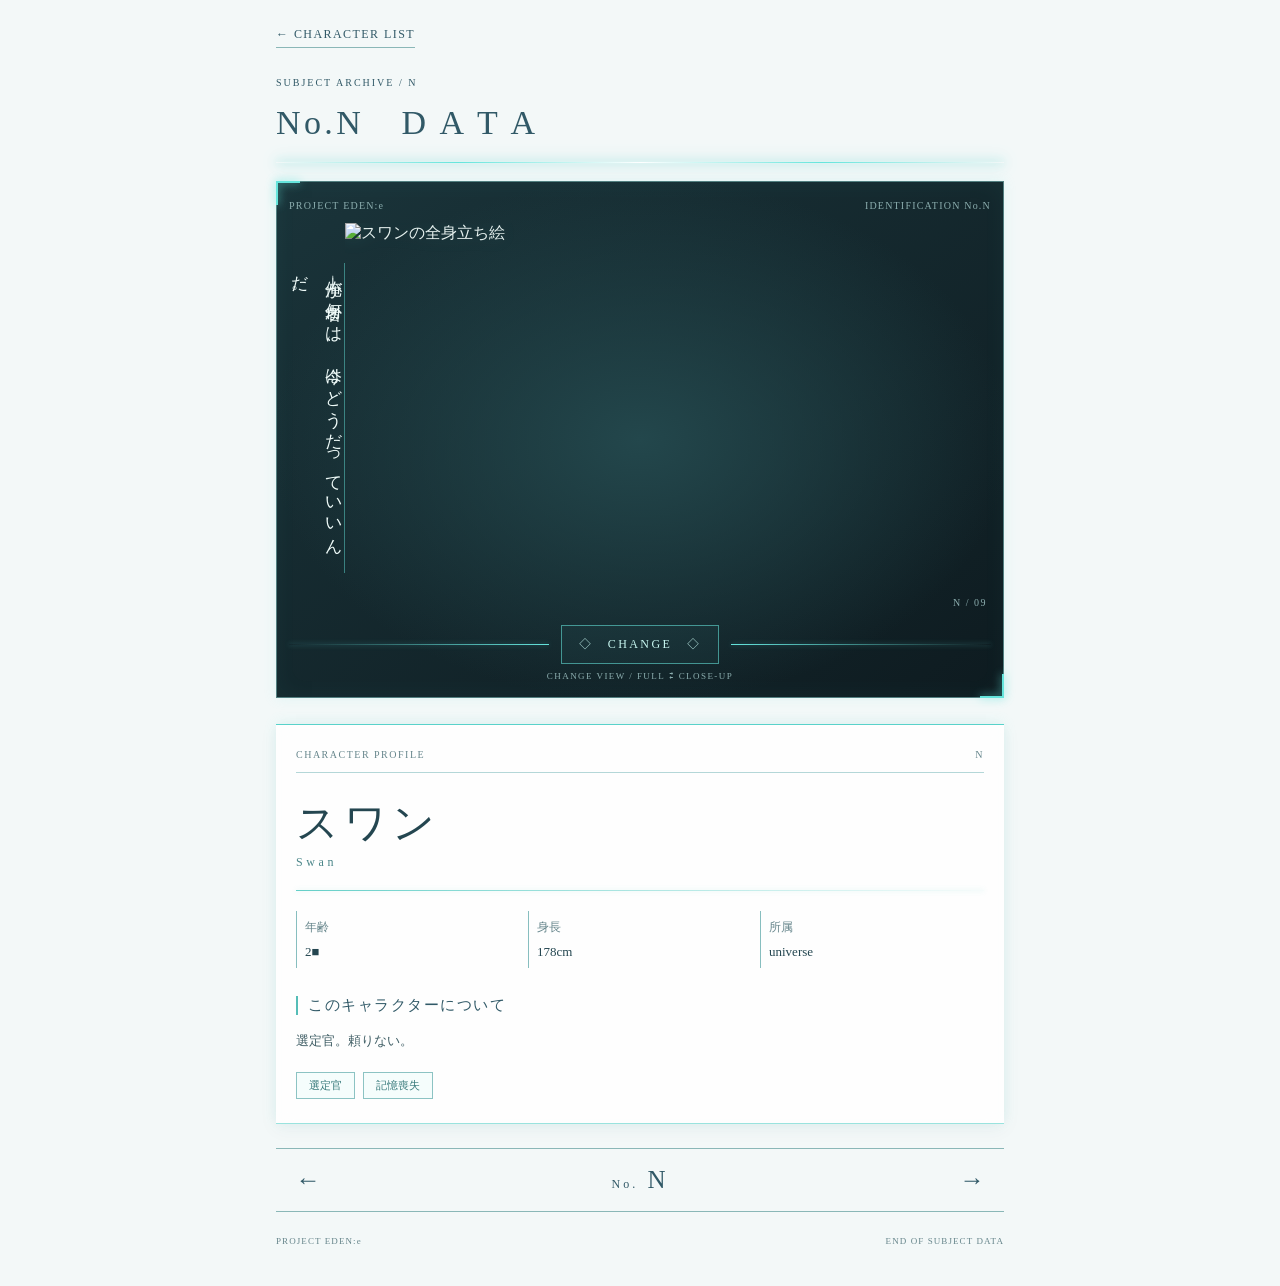
==== character.html @ cc8b2d25 "Update character.html" ====
<!DOCTYPE html>
<html lang="ja">
<head>
<meta charset="UTF-8">
<meta name="viewport" content="width=device-width, initial-scale=1">
<title>CHARACTER ARCHIVE | PROJECT EDEN:e</title>

<style>
* { box-sizing: border-box; }

:root {
  --teal: #65e5dc;
  --pale: #c6f5ef;
  --ink: #315967;
  --muted: #66858b;
}

html { scroll-behavior: smooth; }

body {
  margin: 0;
  background: #f3f8f8;
  color: #e6f1ef;
  font-family: "Yu Mincho", "Hiragino Mincho ProN",
    "Noto Serif JP", serif;
}

a { color: inherit; text-decoration: none; }
button { font-family: inherit; }

.page {
  width: min(100%, 760px);
  margin: auto;
  padding: 24px 16px 40px;
}

.back-link {
  display: inline-block;
  margin-bottom: 24px;
  color: var(--ink);
  font-size: 12px;
  letter-spacing: .12em;
  border-bottom: 1px solid #8ab7b7;
  padding-bottom: 5px;
}

.heading {
  color: var(--ink);
  margin-bottom: 18px;
}

.heading small {
  font: 10px "Times New Roman", serif;
  letter-spacing: .2em;
}

.heading h1 {
  margin: 10px 0 16px;
  font-size: clamp(24px, 5vw, 34px);
  font-weight: normal;
  letter-spacing: .1em;
}

.glow-line {
  height: 1px;
  background: linear-gradient(
    90deg, transparent, var(--teal), white, var(--teal), transparent
  );
  box-shadow: 0 0 8px var(--teal), 0 0 16px #3ba9a6;
}

/* キャラクターの暗いステージ */
.stage {
  position: relative;
  padding: 18px 12px 16px;
  background:
    radial-gradient(ellipse at center, #23474c 0%, transparent 72%),
    linear-gradient(145deg, #1a343a, #0e1b20);
  border: 1px solid #527f80;
  box-shadow: 0 0 12px #65e5dc25,
    inset 0 0 24px #65e5dc0b;
}

.stage::before,
.stage::after {
  content: "";
  position: absolute;
  width: 22px;
  height: 22px;
  pointer-events: none;
}

.stage::before {
  top: -1px;
  left: -1px;
  border-top: 2px solid var(--teal);
  border-left: 2px solid var(--teal);
  filter: drop-shadow(0 0 4px var(--teal));
}

.stage::after {
  right: -1px;
  bottom: -1px;
  border-right: 2px solid var(--teal);
  border-bottom: 2px solid var(--teal);
  filter: drop-shadow(0 0 4px var(--teal));
}

.stage-label {
  display: flex;
  justify-content: space-between;
  gap: 8px;
  color: #8caeaf;
  font: 10px "Times New Roman", serif;
  letter-spacing: .12em;
}

/* 縦書きセリフ＋立ち絵 */
.visual {
  display: grid;
  grid-template-columns: 56px minmax(0, 1fr);
  align-items: center;
  min-height: 390px;
  margin-top: 12px;
}

.dialogue {
  min-height: 300px;
  display: flex;
  align-items: center;
  justify-content: center;
  border-right: 1px solid #65e5dc75;
  overflow: hidden;
}

.dialogue p {
  margin: 0;
  max-height: 310px;
  color: #effbf9;
  font-size: 17px;
  line-height: 2;
  letter-spacing: .12em;
  writing-mode: vertical-rl;
  text-orientation: upright;
  overflow-wrap: anywhere;
  animation: slideIn .45s ease both;
}

.portrait {
  position: relative;
  height: 390px;
  min-width: 0;
  display: flex;
  align-items: center;
  justify-content: center;
  overflow: hidden;
}

.portrait img {
  width: 100%;
  height: 100%;
  object-fit: contain;
  object-position: center bottom;
  transition: opacity .25s ease;
  filter: drop-shadow(0 0 9px #65e5dc16);
}

.portrait img.switching { opacity: .15; }

.portrait-index {
  position: absolute;
  right: 4px;
  bottom: 5px;
  color: #8caeaf;
  font: 10px "Times New Roman", serif;
  letter-spacing: .15em;
}

@keyframes slideIn {
  from { opacity: 0; transform: translateX(-8px); }
  to { opacity: 1; transform: translateX(0); }
}

/* CHANGEボタン */
.change-wrap {
  display: flex;
  align-items: center;
  gap: 12px;
  margin-top: 12px;
}

.change-rule {
  height: 1px;
  flex: 1;
  background: linear-gradient(90deg, transparent, var(--teal));
  box-shadow: 0 0 5px #65e5dc70;
}

.change-rule:last-child { transform: rotate(180deg); }

.change-button {
  color: var(--pale);
  background: #65e5dc0a;
  border: 1px solid #65e5dc90;
  padding: 10px 17px;
  font-size: 12px;
  letter-spacing: .2em;
  cursor: pointer;
  transition: .25s;
}

.change-button:hover,
.change-button:focus-visible {
  background: #65e5dc20;
  box-shadow: 0 0 12px #65e5dc50;
  outline: none;
}

.change-caption {
  margin-top: 7px;
  text-align: center;
  color: #8caeaf;
  font: 9px "Times New Roman", serif;
  letter-spacing: .16em;
}

/* 白の半透明プロフィール */
.profile {
  margin-top: 26px;
  padding: 24px 20px;
  color: var(--ink);
  background: rgba(255, 255, 255, .86);
  backdrop-filter: blur(8px);
  -webkit-backdrop-filter: blur(8px);
  border-top: 1px solid rgba(70, 205, 196, .9);
  border-bottom: 1px solid rgba(70, 205, 196, .55);
  box-shadow:
    0 -2px 12px rgba(101, 229, 220, .12),
    0 4px 18px rgba(49, 89, 103, .06);
}

.profile-top {
  display: flex;
  justify-content: space-between;
  gap: 10px;
  padding-bottom: 12px;
  border-bottom: 1px solid rgba(70, 155, 157, .4);
  color: var(--muted);
  font: 10px "Times New Roman", serif;
  letter-spacing: .15em;
}

.profile h2 {
  margin: 22px 0 4px;
  color: #244650;
  font-size: clamp(30px, 7vw, 42px);
  font-weight: normal;
  letter-spacing: .12em;
  overflow-wrap: anywhere;
}

.english {
  color: #4a8588;
  font: 12px "Times New Roman", serif;
  letter-spacing: .3em;
  overflow-wrap: anywhere;
}

.profile-rule {
  height: 1px;
  margin: 20px 0;
  background: linear-gradient(90deg, #65cfc8, rgba(101, 207, 200, .05));
  box-shadow: 0 0 5px rgba(101, 207, 200, .3);
}

.data {
  display: grid;
  grid-template-columns: repeat(3, minmax(0, 1fr));
  gap: 8px;
  margin: 0 0 28px;
}

.data div {
  min-width: 0;
  padding: 8px;
  border-left: 1px solid rgba(70, 155, 157, .65);
}

.data dt {
  margin-bottom: 8px;
  color: var(--muted);
  font-size: 12px;
}

.data dd {
  margin: 0;
  color: #244650;
  font-size: 13px;
  overflow-wrap: anywhere;
}

.profile h3 {
  margin: 0 0 12px;
  padding-left: 10px;
  border-left: 2px solid #55bdb7;
  color: #315967;
  font-size: 15px;
  font-weight: normal;
  letter-spacing: .1em;
}

.description {
  margin: 0;
  color: #405e65;
  font-size: 13px;
  line-height: 2.1;
  white-space: pre-line;
}

.keywords {
  display: flex;
  flex-wrap: wrap;
  gap: 8px;
  margin-top: 18px;
}

.keywords span {
  padding: 5px 12px;
  color: #397a7b;
  background: rgba(101, 229, 220, .06);
  border: 1px solid rgba(70, 155, 157, .6);
  font-size: 11px;
}

/* 前後のキャラクターへ */
.navigation {
  display: flex;
  align-items: center;
  justify-content: space-between;
  margin: 24px 0;
  padding: 10px;
  border-top: 1px solid #8ab7b7;
  border-bottom: 1px solid #8ab7b7;
  color: var(--ink);
}

.navigation button {
  width: 44px;
  height: 42px;
  background: transparent;
  border: 1px solid transparent;
  color: var(--ink);
  font-size: 25px;
  cursor: pointer;
}

.navigation button:hover,
.navigation button:focus-visible {
  border-color: #65bdb8;
  box-shadow: 0 0 8px #65e5dc55;
  outline: none;
}

.current-number {
  font-size: 25px;
  letter-spacing: .12em;
}

.current-number small { font-size: 12px; }

.footer {
  display: flex;
  justify-content: space-between;
  gap: 10px;
  color: #66858b;
  font: 9px "Times New Roman", serif;
  letter-spacing: .12em;
}

/* スマートフォン */
@media (max-width: 480px) {
  .page { padding: 20px 12px 30px; }

  .visual {
    grid-template-columns: 42px minmax(0, 1fr);
    min-height: 330px;
  }

  .portrait { height: 330px; }
  .dialogue { min-height: 280px; }
  .dialogue p { max-height: 280px; font-size: 16px; }
  .profile { padding: 20px 13px; }
  .data { gap: 4px; }
  .data div { padding: 7px 5px; }
  .data dd { font-size: 12px; }
  .stage-label { font-size: 9px; }
}

@media (prefers-reduced-motion: reduce) {
  *, *::before, *::after {
    animation-duration: .01ms !important;
    transition-duration: .01ms !important;
    scroll-behavior: auto !important;
  }
}
</style>
</head>

<body>
<main class="page">

  <a class="back-link" href="index.html#characters">
    ← CHARACTER LIST
  </a>

  <header class="heading">
    <small>SUBJECT ARCHIVE / <span id="headingNo">N</span></small>
    <h1 id="dataTitle">No.N　D A T A</h1>
    <div class="glow-line"></div>
  </header>

  <!-- キャラクター表示ステージ -->
  <section class="stage">
    <div class="stage-label">
      <span>PROJECT EDEN:e</span>
      <span id="stageNo">IDENTIFICATION No.N</span>
    </div>

    <div class="visual">
      <div class="dialogue">
        <p id="dialogueText">＿＿俺が何者かは、今はどうだっていいんだ。</p>
      </div>

      <div class="portrait" id="portrait">
        <img
          id="portraitImage"
          src="images/Characters/N.png"
          alt="スワンの全身立ち絵"
        >
        <span class="portrait-index" id="portraitIndex">N / 09</span>
      </div>
    </div>

    <div class="change-wrap">
      <div class="change-rule"></div>
      <button
        class="change-button"
        id="changeButton"
        type="button"
        aria-pressed="false"
      >
        ◇　CHANGE　◇
      </button>
      <div class="change-rule"></div>
    </div>

    <div class="change-caption">
      CHANGE VIEW / FULL ⇄ CLOSE-UP
    </div>
  </section>

  <!-- プロフィール -->
  <section class="profile">
    <div class="profile-top">
      <span>CHARACTER PROFILE</span>
      <span id="profileNo">N</span>
    </div>

    <h2 id="characterName">スワン</h2>
    <div class="english" id="englishName">Swan</div>
    <div class="profile-rule"></div>

    <dl class="data">
      <div>
        <dt>年齢</dt>
        <dd id="age">2■</dd>
      </div>
      <div>
        <dt>身長</dt>
        <dd id="height">178cm</dd>
      </div>
      <div>
        <dt>所属</dt>
        <dd id="affiliation">universe</dd>
      </div>
    </dl>

    <h3>このキャラクターについて</h3>
    <p class="description" id="description">
      選定官。頼りない。
    </p>

    <div class="keywords" id="keywords">
      <span>選定官</span>
      <span>記憶喪失</span>
    </div>
  </section>

  <!-- 前後のキャラクターへ -->
  <nav class="navigation" aria-label="キャラクター切り替え">
    <button
      id="prevButton"
      type="button"
      aria-label="前のキャラクター"
    >←</button>

    <span class="current-number">
      <small>No.</small>
      <span id="currentNo">N</span>
    </span>

    <button
      id="nextButton"
      type="button"
      aria-label="次のキャラクター"
    >→</button>
  </nav>

  <footer class="footer">
    <span>PROJECT EDEN:e</span>
    <span>END OF SUBJECT DATA</span>
  </footer>

<script>
const characters = [
  {
    id: "N",
    name: "スワン",
    english: "Swan",
    age: "2■",
    height: "178cm",
    affiliation: "universe",
    quote: "＿＿俺が何者かは、今はどうだっていいんだ。",
    description: "選定官。頼りない。",
    keywords: ["選定官", "記憶喪失"]
  },
  {
    id: "01",
    name: "テセウス",
    english: "Theseus",
    age: "3■",
    height: "183cm",
    affiliation: "universe",
    quote: "＿＿大切なもの、思い出のもの、全て私は大事にしますよ。",
    description: "丁寧な喋り方をする非常に温和な男性。滅多なことでは動じず、人間を含めた生物を愛する様子が確認されている。「医者」の免許を持っており、頭脳も悪くないようだ。縫合と解剖が得意で、よく観葉植物を育てている。",
    keywords: ["医師", "融合", "縫合"]
  },
  {
    id: "02",
    name: "メアリー",
    english: "Mary",
    age: "2■",
    height: "159cm",
    affiliation: "universe",
    quote: "あたし、ちょっとは頭良いからさ！任せてよ！",
    description: "世話が好きな、元気に溢れた女性。慌ただしい表情変化に潜む正体は、「今世紀最大の天才」。その頭脳は全地区の人間が渇望する様子だが＿＿現在は科学に触れることをやめているようだ。子供にとびきり優しい。",
    keywords: ["科学者", "天才", "■■■■"]
  },
  {
    id: "03",
    name: "ミルグラム",
    english: "Milgram",
    age: "2■",
    height: "168cm",
    affiliation: "universe",
    quote: "上官の命令が絶対だ。それが揺らぐことはない。",
    description: "命令を遵守する、非常に従順な女性。その内面は正義に燃えており、弱きを助け悪を挫くことを目的としている。正義が関わると少々乱暴で融通のきかない場面があるが、相手が女性であれば優しく丁寧に接する場面は何度も目撃されている。",
    keywords: ["正義", "従順"]
  },
  {
    id: "04",
    name: "イカロス",
    english: "Icarus",
    age: "28",
    height: "187cm",
    affiliation: "universe",
    quote: "ン。ま、悩んでたらいつでも俺に相談していいぜ？",
    description: "軽い雰囲気を持つ、非常に柔軟な男性。人を笑わすのが好きなのか、冗談を言う様子がよく観測されるが…成功率は高くないようだ。暗い話や雰囲気が嫌いであることと、隠れた髪の下はひどい火傷があることが判明している。",
    keywords: ["「天使」", "墜落"]
  },
  {
    id: "05",
    name: "バベル",
    english: "Babel",
    age: "■■",
    height: "165cm",
    affiliation: "universe",
    quote: "…わたくし、夜と月は好きです。…とっても、美しくって",
    description: "顔にヴェールを纏う、ミステリアスな女性。話すことが苦手なのか、はたまた別の理由かは不明だが口数は少ない。「世界一の美女」の称号を有しているが、その所以は所作や声を見るだけでも頷けるだろう。世間に疎い様子もまた、魅力の一つだ。",
    keywords: ["美貌", "身元不明"]
  },
  {
    id: "06",
    name: "エコーチェンバー",
    english: "Echochamber",
    age: "■■",
    height: "197cm",
    affiliation: "universe",
    quote: "繁殖と発展はこの世界に不要だ。",
    description: "正体不明の宗教に身を委ねている堅苦しい男性。元神父との情報があるが、宗教と彼自身のデータが存在しないため真偽は不明。思想は「■■(解読不能)教」に染められており、それに激しく反する場合は命令を受け入れない様子だ。しかし、非常に屈強な肉体をしている。",
    keywords: ["宗教家", "楽園"]
  },
  {
    id: "07",
    name: "スタンフォード",
    english: "Stanford",
    age: "■■",
    height: "179cm",
    affiliation: "universe",
    quote: "もぉなんでもいいからさっ、さっさと選定してよ〜。",
    description: "面倒を嫌う自由な男性。自分を「看守」と名乗る様子が複数目撃されている。いたずらが得意なようだ。頻繁に空を見て独り言を喋っていることと、他者を攻撃する際に目が輝くのには見ないふりしておくことを推奨する。",
    keywords: ["看守", "囚人"]
  },
  {
    id: "08",
    name: "メメント",
    english: "Memento",
    age: "2■",
    height: "150cm",
    affiliation: "universe",
    quote: "…わかんない。忘れちゃった。",
    description: "非常に忘れっぽい女性。体のあちこちに油性のペンでメモしている所を見るに、忘れることは不便な様子。小さな体のわりに戦闘能力が高く、反抗的でもないが…彼女に何かを覚えていてもらうことは諦めた方が良いだろう。",
    keywords: ["忘却", "”特産物”", "■■■"]
  }
];

let currentIndex = 0;
let isCloseUp = false;

const $ = (id) => document.getElementById(id);

function renderCharacter(index) {
  currentIndex = (index + characters.length) % characters.length;

  const character = characters[currentIndex];

  $("headingNo").textContent = character.id;
  $("dataTitle").textContent = "No." + character.id + "　D A T A";
  $("stageNo").textContent = "IDENTIFICATION No." + character.id;
  $("dialogueText").textContent = character.quote;

  $("characterName").textContent = character.name;
  $("englishName").textContent = character.english;
  $("age").textContent = character.age;
  $("height").textContent = character.height;
  $("affiliation").textContent = character.affiliation;
  $("description").textContent = character.description;

  $("profileNo").textContent = character.id;
  $("currentNo").textContent = character.id;
  $("portraitIndex").textContent = character.id + " / 09";

  $("keywords").replaceChildren(
    ...character.keywords.map((word) => {
      const tag = document.createElement("span");
      tag.textContent = word;
      return tag;
    })
  );

  isCloseUp = false;
  $("changeButton").setAttribute("aria-pressed", "false");
  updatePortrait();

  // URLにも現在のキャラクターを反映
  const url = new URL(window.location.href);
  url.searchParams.set("ch", character.id);
  window.history.replaceState({}, "", url);
}

function updatePortrait() {
  const character = characters[currentIndex];
  const image = $("portraitImage");

  const fileName = character.id + (isCloseUp ? "up" : "") + ".png";
  image.src = "images/Characters/" + fileName;
  image.alt = character.name + (isCloseUp ? "のアップ画像" : "の全身立ち絵");

  $("changeButton").setAttribute("aria-pressed", String(isCloseUp));
  $("changeButton").textContent = isCloseUp
    ? "◇　FULL BODY　◇"
    : "◇　CHANGE　◇";
}

// 前のキャラクター・次のキャラクター
$("prevButton").addEventListener("click", () => {
  renderCharacter(currentIndex - 1);
});

$("nextButton").addEventListener("click", () => {
  renderCharacter(currentIndex + 1);
});

// 全身画像とアップ画像を切り替え
$("changeButton").addEventListener("click", () => {
  isCloseUp = !isCloseUp;
  updatePortrait();
});

// URLに ?ch=02 などがあれば、そのキャラクターを表示
const params = new URLSearchParams(window.location.search);
const requestedId = params.get("ch");
const requestedIndex = characters.findIndex(
  (character) => character.id === requestedId
);

renderCharacter(requestedIndex >= 0 ? requestedIndex : 0);
</script>

</body>
</html>
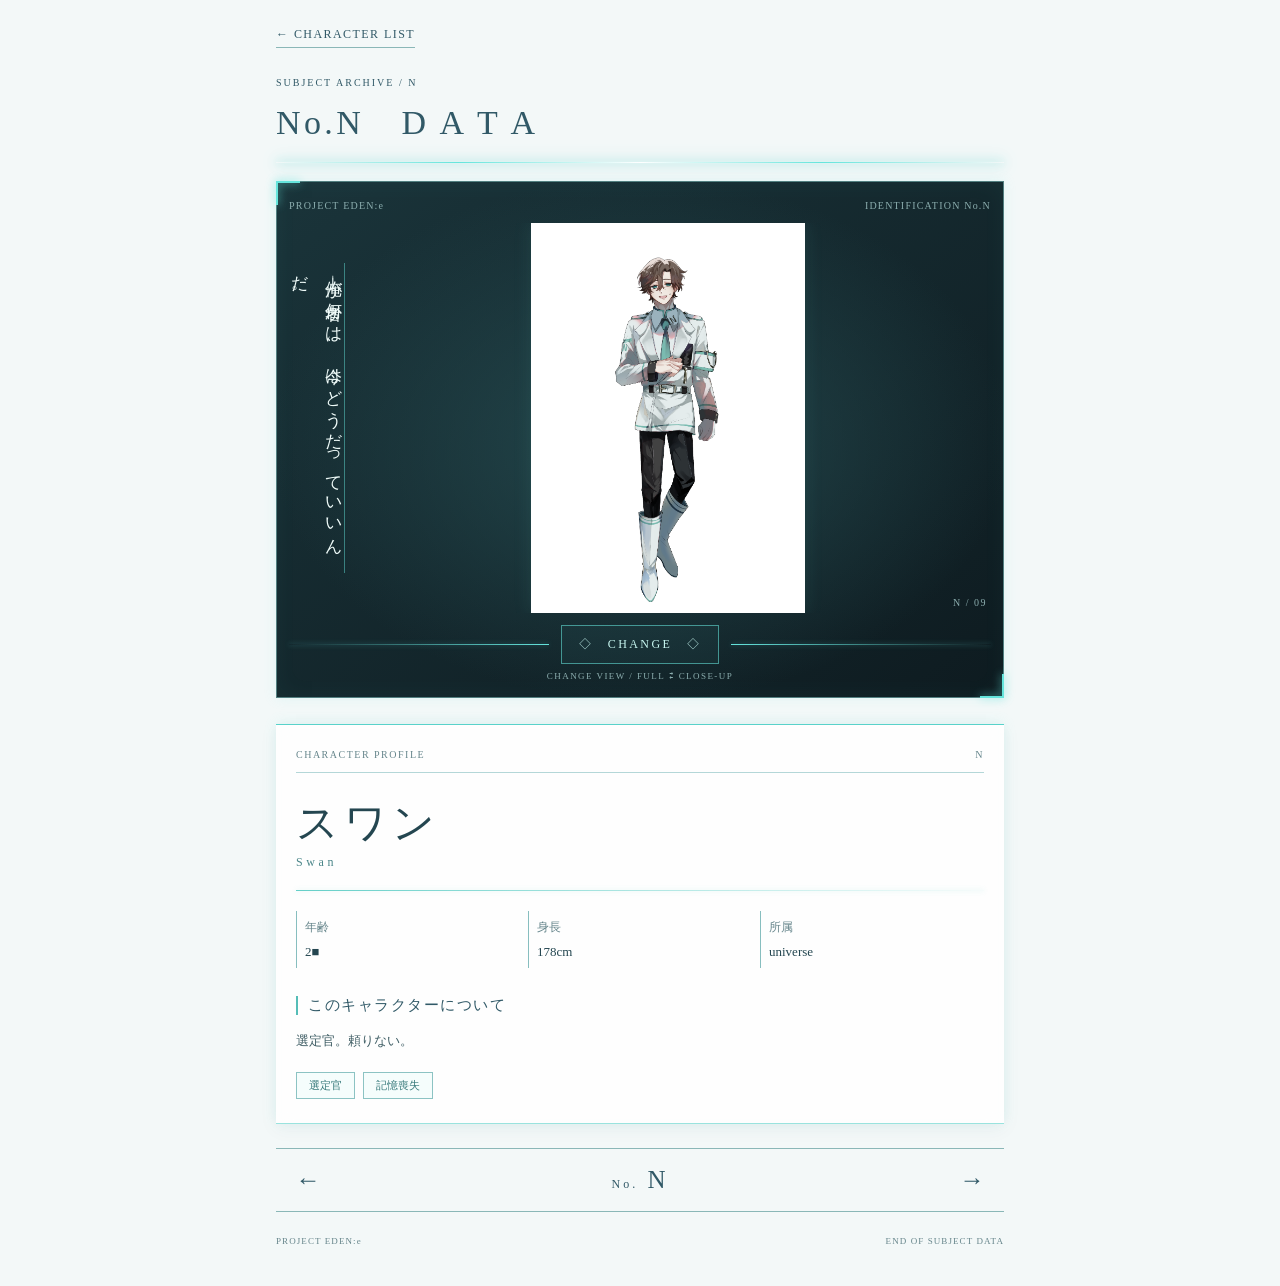
==== commit 70d45f43: "Update character.html" ====
--- a/character.html
+++ b/character.html
@@ -406,7 +406,7 @@
 }
 </style>
 </head>
-
+  
 <body>
 <main class="page">
 
@@ -522,6 +522,10 @@
     <span>END OF SUBJECT DATA</span>
   </footer>
 
+</main>
+</body>
+
+
 <script>
 const characters = [
   {
@@ -710,4 +714,3 @@
 
 </body>
 </html>
-
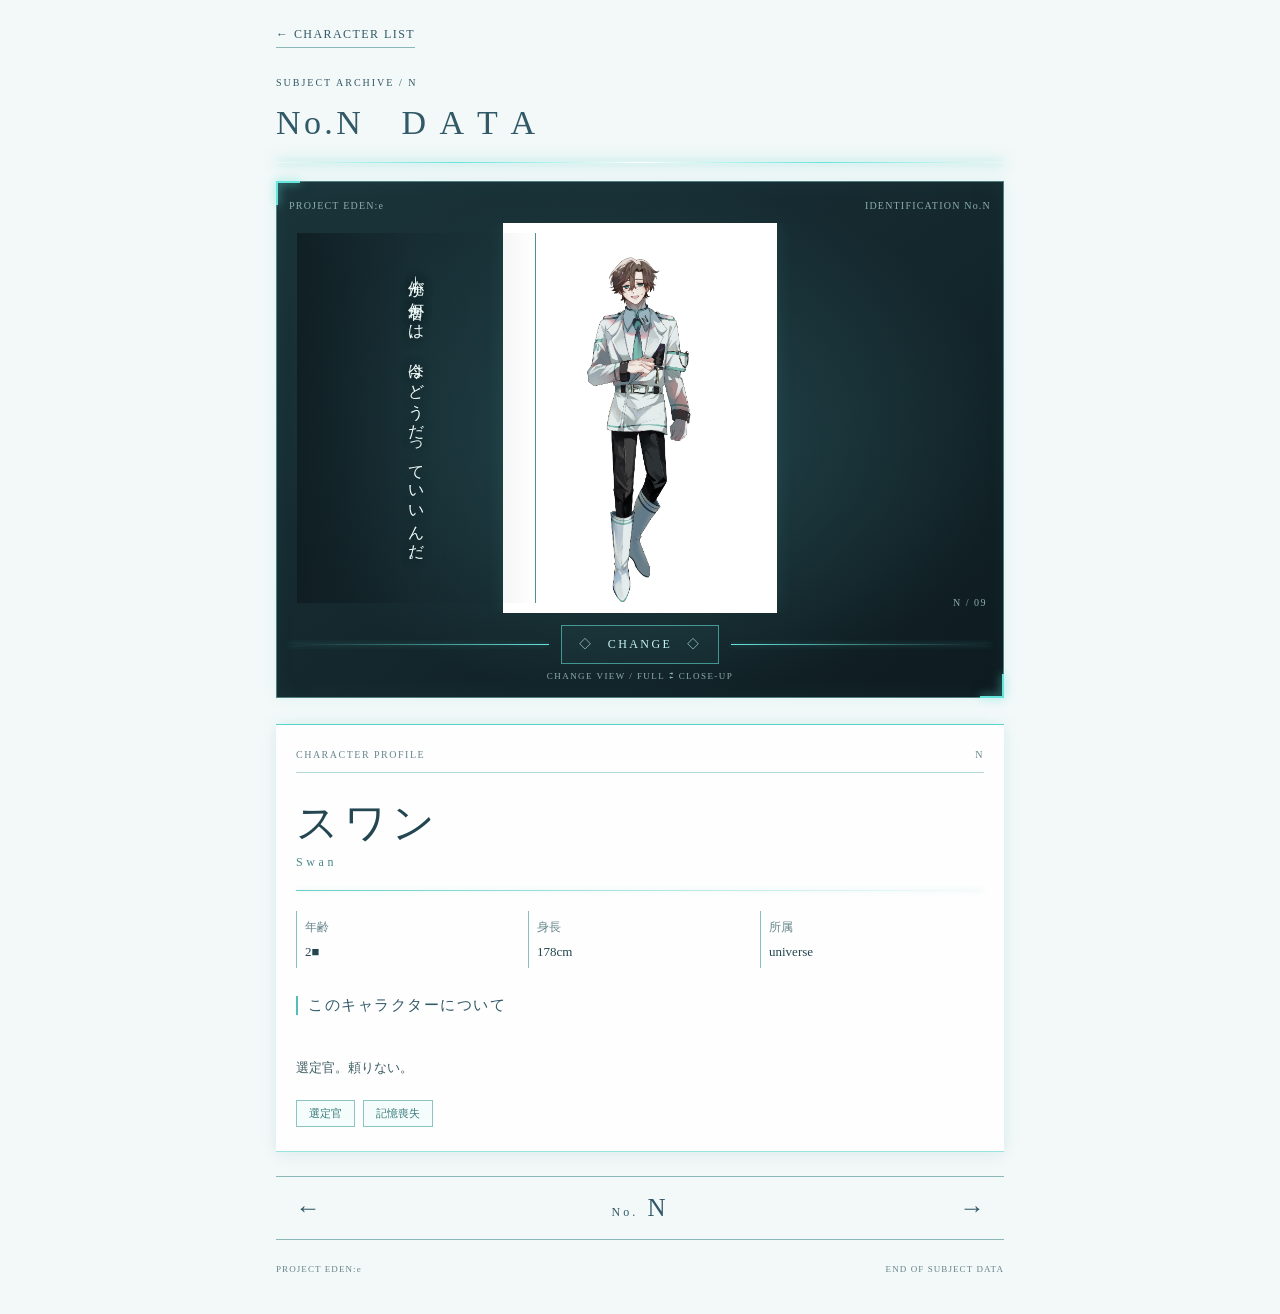
==== commit 02cd2e68: "Update character.html" ====
--- a/character.html
+++ b/character.html
@@ -403,6 +403,147 @@
     transition-duration: .01ms !important;
     scroll-behavior: auto !important;
   }
+}
+  /* ===== 表示調整・ふわっと演出 ===== */
+
+/* 立ち絵の上にセリフを重ねる */
+.visual {
+position: relative;
+display: block;
+min-height: 390px;
+}
+
+.portrait {
+width: 100%;
+height: 390px;
+}
+
+.dialogue {
+position: absolute;
+z-index: 2;
+left: 8px;
+top: 10px;
+bottom: 10px;
+width: 34%;
+min-height: 0;
+overflow: visible;
+border-right: 1px solid #65e5dc75;
+background: linear-gradient(
+90deg,
+rgba(14, 27, 32, .8),
+rgba(14, 27, 32, .15),
+transparent
+);
+pointer-events: none;
+}
+
+.dialogue p {
+max-height: none;
+max-width: 100%;
+padding: 8px 5px;
+font-size: 16px;
+line-height: 1.9;
+overflow: visible;
+overflow-wrap: anywhere;
+text-shadow: 0 0 8px #0e1b20;
+animation: none;
+}
+
+/* 立ち絵をなめらかに */
+.portrait img {
+opacity: 1;
+transition:
+opacity .7s ease,
+filter .7s ease;
+}
+
+.portrait img.switching {
+opacity: 0;
+filter: blur(5px);
+}
+
+/* プロフィールもふわっと */
+.profile {
+transition:
+opacity .5s ease,
+transform .5s ease,
+filter .5s ease;
+}
+
+.profile.is-changing {
+opacity: 0;
+transform: translateY(10px);
+filter: blur(3px);
+}
+
+/* 見出し・番号・セリフなどの切り替え */
+.heading,
+.stage-label,
+.dialogue,
+.portrait-index,
+.change-caption,
+.profile-top,
+.profile h2,
+.profile .english,
+.profile-rule,
+.profile .data,
+.profile h3,
+.profile .description,
+.profile .keywords,
+.navigation {
+transition:
+opacity .45s ease,
+transform .45s ease,
+filter .45s ease;
+}
+
+.is-fading {
+opacity: 0;
+transform: translateY(6px);
+filter: blur(2px);
+}
+
+/* スマホ */
+@media (max-width: 480px) {
+.visual {
+min-height: 330px;
+}
+
+.portrait {
+height: 330px;
+}
+
+.dialogue {
+left: 4px;
+width: 38%;
+}
+
+.dialogue p {
+font-size: 14px;
+line-height: 1.8;
+letter-spacing: .08em;
+}
+}
+
+@media (prefers-reduced-motion: reduce) {
+.portrait img,
+.profile,
+.heading,
+.stage-label,
+.dialogue,
+.portrait-index,
+.change-caption,
+.profile-top,
+.profile h2,
+.profile .english,
+.profile-rule,
+.profile .data,
+.profile h3,
+.profile .description,
+.profile .keywords,
+.navigation {
+transition: none !important;
+}
 }
 </style>
 </head>
@@ -633,34 +774,107 @@
 let isCloseUp = false;
 
 const $ = (id) => document.getElementById(id);
-
-function renderCharacter(index) {
-  currentIndex = (index + characters.length) % characters.length;
-
-  const character = characters[currentIndex];
-
-  $("headingNo").textContent = character.id;
-  $("dataTitle").textContent = "No." + character.id + "　D A T A";
-  $("stageNo").textContent = "IDENTIFICATION No." + character.id;
-  $("dialogueText").textContent = character.quote;
-
-  $("characterName").textContent = character.name;
-  $("englishName").textContent = character.english;
-  $("age").textContent = character.age;
-  $("height").textContent = character.height;
-  $("affiliation").textContent = character.affiliation;
-  $("description").textContent = character.description;
-
-  $("profileNo").textContent = character.id;
-  $("currentNo").textContent = character.id;
-  $("portraitIndex").textContent = character.id + " / 09";
-
-  $("keywords").replaceChildren(
-    ...character.keywords.map((word) => {
-      const tag = document.createElement("span");
-      tag.textContent = word;
-      return tag;
-    })
+  const fadeTargets = [
+“heading”,
+“stageLabel”,
+“dialogueText”,
+“portraitIndex”,
+“profile”,
+“navigation”
+];
+
+function fadeOutTargets() {
+fadeTargets.forEach((id) => {
+const element = id === “heading”
+? document.querySelector(”.heading”)
+: id === “stageLabel”
+? document.querySelector(”.stage-label”)
+: id === “profile”
+? document.querySelector(”.profile”)
+: id === “navigation”
+? document.querySelector(”.navigation”)
+: $(id);
+
+if (element) element.classList.add("is-fading");
+
+});
+}
+
+function fadeInTargets() {
+fadeTargets.forEach((id) => {
+const element = id === “heading”
+? document.querySelector(”.heading”)
+: id === “stageLabel”
+? document.querySelector(”.stage-label”)
+: id === “profile”
+? document.querySelector(”.profile”)
+: id === “navigation”
+? document.querySelector(”.navigation”)
+: $(id);
+
+if (element) element.classList.remove("is-fading");
+
+});
+}
+
+function wait(ms) {
+return new Promise((resolve) => setTimeout(resolve, ms));
+}
+
+let switching = false;
+  async function renderCharacter(index) {
+if (switching) return;
+switching = true;
+
+fadeOutTargets();
+$(“portraitImage”).classList.add(“switching”);
+
+await wait(280);
+
+currentIndex = (index + characters.length) % characters.length;
+const character = characters[currentIndex];
+
+$(“headingNo”).textContent = character.id;
+$(“dataTitle”).textContent = “No.” + character.id + “　D A T A”;
+$(“stageNo”).textContent = “IDENTIFICATION No.” + character.id;
+$(“dialogueText”).textContent = character.quote;
+
+$(“characterName”).textContent = character.name;
+$(“englishName”).textContent = character.english;
+$(“age”).textContent = character.age;
+$(“height”).textContent = character.height;
+$(“affiliation”).textContent = character.affiliation;
+$(“description”).textContent = character.description;
+
+$(“profileNo”).textContent = character.id;
+$(“currentNo”).textContent = character.id;
+$(“portraitIndex”).textContent = character.id + “ / 09”;
+
+$(“keywords”).replaceChildren(
+…character.keywords.map((word) => {
+const tag = document.createElement(“span”);
+tag.textContent = word;
+return tag;
+})
+);
+
+isCloseUp = false;
+$(“changeButton”).setAttribute(“aria-pressed”, “false”);
+updatePortrait();
+
+const url = new URL(window.location.href);
+url.searchParams.set(“ch”, character.id);
+window.history.replaceState({}, “”, url);
+
+await wait(80);
+
+$(“portraitImage”).classList.remove(“switching”);
+fadeInTargets();
+
+await wait(500);
+switching = false;
+}
+
   );
 
   isCloseUp = false;
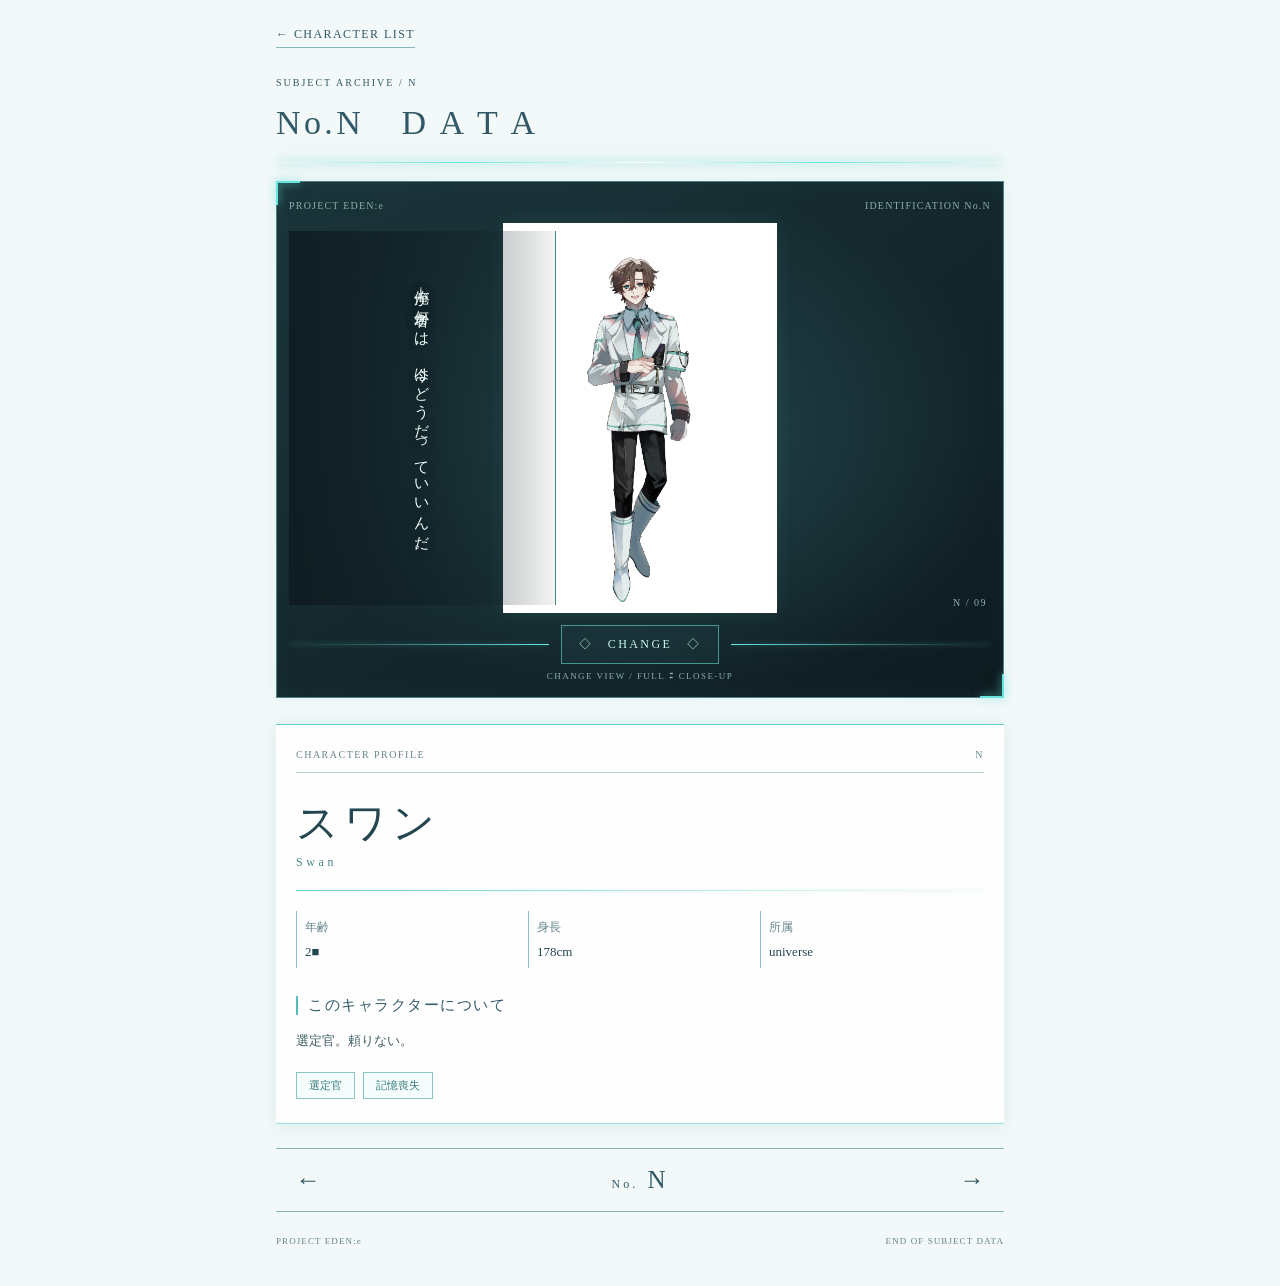
==== commit 6d7c507c: "Update character.html" ====
--- a/character.html
+++ b/character.html
@@ -16,7 +16,9 @@
   --muted: #66858b;
 }
 
-html { scroll-behavior: smooth; }
+html {
+  scroll-behavior: smooth;
+}
 
 body {
   margin: 0;
@@ -26,8 +28,14 @@
     "Noto Serif JP", serif;
 }
 
-a { color: inherit; text-decoration: none; }
-button { font-family: inherit; }
+a {
+  color: inherit;
+  text-decoration: none;
+}
+
+button {
+  font-family: inherit;
+}
 
 .page {
   width: min(100%, 760px);
@@ -60,6 +68,7 @@
   font-size: clamp(24px, 5vw, 34px);
   font-weight: normal;
   letter-spacing: .1em;
+  overflow-wrap: anywhere;
 }
 
 .glow-line {
@@ -116,70 +125,91 @@
   letter-spacing: .12em;
 }
 
-/* 縦書きセリフ＋立ち絵 */
+/* 立ち絵を全面に置き、セリフを重ねる */
 .visual {
-  display: grid;
-  grid-template-columns: 56px minmax(0, 1fr);
-  align-items: center;
+  position: relative;
   min-height: 390px;
   margin-top: 12px;
 }
 
-.dialogue {
-  min-height: 300px;
+.portrait {
+  position: relative;
+  width: 100%;
+  height: 390px;
   display: flex;
   align-items: center;
   justify-content: center;
-  border-right: 1px solid #65e5dc75;
-  overflow: hidden;
-}
-
-.dialogue p {
-  margin: 0;
-  max-height: 310px;
-  color: #effbf9;
-  font-size: 17px;
-  line-height: 2;
-  letter-spacing: .12em;
-  writing-mode: vertical-rl;
-  text-orientation: upright;
-  overflow-wrap: anywhere;
-  animation: slideIn .45s ease both;
-}
-
-.portrait {
-  position: relative;
-  height: 390px;
-  min-width: 0;
-  display: flex;
-  align-items: center;
-  justify-content: center;
-  overflow: hidden;
 }
 
 .portrait img {
+  display: block;
   width: 100%;
   height: 100%;
   object-fit: contain;
   object-position: center bottom;
-  transition: opacity .25s ease;
   filter: drop-shadow(0 0 9px #65e5dc16);
-}
-
-.portrait img.switching { opacity: .15; }
+  opacity: 1;
+  transition:
+    opacity .65s ease,
+    filter .65s ease,
+    transform .65s ease;
+}
+
+.portrait img.switching {
+  opacity: 0;
+  filter: blur(5px);
+  transform: translateY(8px);
+}
+
+/* セリフの背景を薄くして立ち絵に重ねる */
+.dialogue {
+  position: absolute;
+  z-index: 2;
+  top: 8px;
+  bottom: 8px;
+  left: 0;
+  width: 38%;
+  display: flex;
+  align-items: center;
+  justify-content: center;
+  padding: 8px 5px;
+  border-right: 1px solid #65e5dc75;
+  background: linear-gradient(
+    90deg,
+    rgba(14, 27, 32, .88),
+    rgba(14, 27, 32, .48),
+    rgba(14, 27, 32, .05)
+  );
+  pointer-events: none;
+}
+
+.dialogue p {
+  margin: 0;
+  max-height: 100%;
+  color: #effbf9;
+  font-size: 15px;
+  line-height: 1.8;
+  letter-spacing: .1em;
+  writing-mode: vertical-rl;
+  text-orientation: upright;
+  overflow-wrap: anywhere;
+  text-shadow: 0 0 8px #0e1b20;
+  opacity: 1;
+  transform: translateY(0);
+  transition:
+    opacity .35s ease,
+    transform .35s ease;
+}
 
 .portrait-index {
   position: absolute;
+  z-index: 3;
   right: 4px;
   bottom: 5px;
   color: #8caeaf;
   font: 10px "Times New Roman", serif;
   letter-spacing: .15em;
-}
-
-@keyframes slideIn {
-  from { opacity: 0; transform: translateX(-8px); }
-  to { opacity: 1; transform: translateX(0); }
+  transition: opacity .35s ease;
 }
 
 /* CHANGEボタン */
@@ -197,7 +227,9 @@
   box-shadow: 0 0 5px #65e5dc70;
 }
 
-.change-rule:last-child { transform: rotate(180deg); }
+.change-rule:last-child {
+  transform: rotate(180deg);
+}
 
 .change-button {
   color: var(--pale);
@@ -215,6 +247,12 @@
   background: #65e5dc20;
   box-shadow: 0 0 12px #65e5dc50;
   outline: none;
+}
+
+.change-button:disabled,
+.navigation button:disabled {
+  opacity: .55;
+  cursor: wait;
 }
 
 .change-caption {
@@ -238,6 +276,13 @@
   box-shadow:
     0 -2px 12px rgba(101, 229, 220, .12),
     0 4px 18px rgba(49, 89, 103, .06);
+  opacity: 1;
+  transform: translateY(0);
+  filter: blur(0);
+  transition:
+    opacity .45s ease,
+    transform .45s ease,
+    filter .45s ease;
 }
 
 .profile-top {
@@ -316,6 +361,7 @@
   font-size: 13px;
   line-height: 2.1;
   white-space: pre-line;
+  overflow-wrap: anywhere;
 }
 
 .keywords {
@@ -343,6 +389,11 @@
   border-top: 1px solid #8ab7b7;
   border-bottom: 1px solid #8ab7b7;
   color: var(--ink);
+  opacity: 1;
+  transform: translateY(0);
+  transition:
+    opacity .4s ease,
+    transform .4s ease;
 }
 
 .navigation button {
@@ -367,7 +418,9 @@
   letter-spacing: .12em;
 }
 
-.current-number small { font-size: 12px; }
+.current-number small {
+  font-size: 12px;
+}
 
 .footer {
   display: flex;
@@ -378,109 +431,12 @@
   letter-spacing: .12em;
 }
 
-/* スマートフォン */
-@media (max-width: 480px) {
-  .page { padding: 20px 12px 30px; }
-
-  .visual {
-    grid-template-columns: 42px minmax(0, 1fr);
-    min-height: 330px;
-  }
-
-  .portrait { height: 330px; }
-  .dialogue { min-height: 280px; }
-  .dialogue p { max-height: 280px; font-size: 16px; }
-  .profile { padding: 20px 13px; }
-  .data { gap: 4px; }
-  .data div { padding: 7px 5px; }
-  .data dd { font-size: 12px; }
-  .stage-label { font-size: 9px; }
-}
-
-@media (prefers-reduced-motion: reduce) {
-  *, *::before, *::after {
-    animation-duration: .01ms !important;
-    transition-duration: .01ms !important;
-    scroll-behavior: auto !important;
-  }
-}
-  /* ===== 表示調整・ふわっと演出 ===== */
-
-/* 立ち絵の上にセリフを重ねる */
-.visual {
-position: relative;
-display: block;
-min-height: 390px;
-}
-
-.portrait {
-width: 100%;
-height: 390px;
-}
-
-.dialogue {
-position: absolute;
-z-index: 2;
-left: 8px;
-top: 10px;
-bottom: 10px;
-width: 34%;
-min-height: 0;
-overflow: visible;
-border-right: 1px solid #65e5dc75;
-background: linear-gradient(
-90deg,
-rgba(14, 27, 32, .8),
-rgba(14, 27, 32, .15),
-transparent
-);
-pointer-events: none;
-}
-
-.dialogue p {
-max-height: none;
-max-width: 100%;
-padding: 8px 5px;
-font-size: 16px;
-line-height: 1.9;
-overflow: visible;
-overflow-wrap: anywhere;
-text-shadow: 0 0 8px #0e1b20;
-animation: none;
-}
-
-/* 立ち絵をなめらかに */
-.portrait img {
-opacity: 1;
-transition:
-opacity .7s ease,
-filter .7s ease;
-}
-
-.portrait img.switching {
-opacity: 0;
-filter: blur(5px);
-}
-
-/* プロフィールもふわっと */
-.profile {
-transition:
-opacity .5s ease,
-transform .5s ease,
-filter .5s ease;
-}
-
-.profile.is-changing {
-opacity: 0;
-transform: translateY(10px);
-filter: blur(3px);
-}
-
-/* 見出し・番号・セリフなどの切り替え */
+/* 切り替え時に文字もふわっと消える */
 .heading,
 .stage-label,
 .dialogue,
 .portrait-index,
+.change-wrap,
 .change-caption,
 .profile-top,
 .profile h2,
@@ -489,65 +445,82 @@
 .profile .data,
 .profile h3,
 .profile .description,
-.profile .keywords,
-.navigation {
-transition:
-opacity .45s ease,
-transform .45s ease,
-filter .45s ease;
+.profile .keywords {
+  transition:
+    opacity .4s ease,
+    transform .4s ease,
+    filter .4s ease;
 }
 
 .is-fading {
-opacity: 0;
-transform: translateY(6px);
-filter: blur(2px);
-}
-
-/* スマホ */
+  opacity: 0 !important;
+  transform: translateY(7px);
+  filter: blur(2px);
+}
+
+/* スマートフォン */
 @media (max-width: 480px) {
-.visual {
-min-height: 330px;
-}
-
-.portrait {
-height: 330px;
-}
-
-.dialogue {
-left: 4px;
-width: 38%;
-}
-
-.dialogue p {
-font-size: 14px;
-line-height: 1.8;
-letter-spacing: .08em;
-}
+  .page {
+    padding: 20px 12px 30px;
+  }
+
+  .visual {
+    min-height: 330px;
+  }
+
+  .portrait {
+    height: 330px;
+  }
+
+  .dialogue {
+    width: 40%;
+    padding: 6px 4px;
+  }
+
+  .dialogue p {
+    font-size: 13px;
+    line-height: 1.65;
+    letter-spacing: .06em;
+  }
+
+  .profile {
+    padding: 20px 13px;
+  }
+
+  .data {
+    gap: 4px;
+  }
+
+  .data div {
+    padding: 7px 5px;
+  }
+
+  .data dd {
+    font-size: 12px;
+  }
+
+  .stage-label {
+    font-size: 9px;
+  }
+
+  .change-button {
+    padding: 10px 12px;
+    font-size: 11px;
+  }
 }
 
 @media (prefers-reduced-motion: reduce) {
-.portrait img,
-.profile,
-.heading,
-.stage-label,
-.dialogue,
-.portrait-index,
-.change-caption,
-.profile-top,
-.profile h2,
-.profile .english,
-.profile-rule,
-.profile .data,
-.profile h3,
-.profile .description,
-.profile .keywords,
-.navigation {
-transition: none !important;
-}
+  *,
+  *::before,
+  *::after {
+    animation-duration: .01ms !important;
+    transition-duration: .01ms !important;
+    scroll-behavior: auto !important;
+  }
 }
 </style>
 </head>
-  
+
 <body>
 <main class="page">
 
@@ -561,7 +534,6 @@
     <div class="glow-line"></div>
   </header>
 
-  <!-- キャラクター表示ステージ -->
   <section class="stage">
     <div class="stage-label">
       <span>PROJECT EDEN:e</span>
@@ -569,10 +541,6 @@
     </div>
 
     <div class="visual">
-      <div class="dialogue">
-        <p id="dialogueText">＿＿俺が何者かは、今はどうだっていいんだ。</p>
-      </div>
-
       <div class="portrait" id="portrait">
         <img
           id="portraitImage"
@@ -581,6 +549,10 @@
         >
         <span class="portrait-index" id="portraitIndex">N / 09</span>
       </div>
+
+      <div class="dialogue">
+        <p id="dialogueText">＿＿俺が何者かは、今はどうだっていいんだ。</p>
+      </div>
     </div>
 
     <div class="change-wrap">
@@ -589,342 +561,574 @@
         class="change-button"
         id="changeButton"
         type="button"
-        aria-pressed="false"
-      >
-        ◇　CHANGE　◇
-      </button>
+         aria-pressed="false"
+
+      >◇　CHANGE　◇</button>
+
       <div class="change-rule"></div>
+
     </div>
 
     <div class="change-caption">
+
       CHANGE VIEW / FULL ⇄ CLOSE-UP
+
     </div>
+
   </section>
 
-  <!-- プロフィール -->
-  <section class="profile">
+  <section class="profile" id="profile">
+
     <div class="profile-top">
+
       <span>CHARACTER PROFILE</span>
+
       <span id="profileNo">N</span>
+
     </div>
 
     <h2 id="characterName">スワン</h2>
+
     <div class="english" id="englishName">Swan</div>
+
     <div class="profile-rule"></div>
 
     <dl class="data">
+
       <div>
+
         <dt>年齢</dt>
+
         <dd id="age">2■</dd>
+
       </div>
+
       <div>
+
         <dt>身長</dt>
+
         <dd id="height">178cm</dd>
+
       </div>
+
       <div>
+
         <dt>所属</dt>
+
         <dd id="affiliation">universe</dd>
+
       </div>
+
     </dl>
 
     <h3>このキャラクターについて</h3>
-    <p class="description" id="description">
-      選定官。頼りない。
-    </p>
+
+    <p class="description" id="description">選定官。頼りない。</p>
 
     <div class="keywords" id="keywords">
+
       <span>選定官</span>
+
       <span>記憶喪失</span>
+
     </div>
+
   </section>
 
-  <!-- 前後のキャラクターへ -->
-  <nav class="navigation" aria-label="キャラクター切り替え">
-    <button
-      id="prevButton"
-      type="button"
-      aria-label="前のキャラクター"
-    >←</button>
+  <nav class="navigation" id="navigation" aria-label="キャラクター切り替え">
+
+    <button id="prevButton" type="button" aria-label="前のキャラクター">←</button>
 
     <span class="current-number">
+
       <small>No.</small>
+
       <span id="currentNo">N</span>
+
     </span>
 
-    <button
-      id="nextButton"
-      type="button"
-      aria-label="次のキャラクター"
-    >→</button>
+    <button id="nextButton" type="button" aria-label="次のキャラクター">→</button>
+
   </nav>
 
   <footer class="footer">
+
     <span>PROJECT EDEN:e</span>
+
     <span>END OF SUBJECT DATA</span>
+
   </footer>
 
 </main>
+
+<script>
+
+const characters = [
+
+  {
+
+    id: "N",
+
+    name: "スワン",
+
+    english: "Swan",
+
+    age: "2■",
+
+    height: "178cm",
+
+    affiliation: "universe",
+
+    quote: "＿＿俺が何者かは、今はどうだっていいんだ。",
+
+    description: "選定官。頼りない。",
+
+    keywords: ["選定官", "記憶喪失"]
+
+  },
+
+  {
+
+    id: "01",
+
+    name: "テセウス",
+
+    english: "Theseus",
+
+    age: "3■",
+
+    height: "183cm",
+
+    affiliation: "universe",
+
+    quote: "＿＿大切なもの、思い出のもの、全て私は大事にしますよ。",
+
+    description: "丁寧な喋り方をする非常に温和な男性。滅多なことでは動じず、人間を含めた生物を愛する様子が確認されている。「医者」の免許を持っており、頭脳も悪くないようだ。縫合と解剖が得意で、よく観葉植物を育てている。",
+
+    keywords: ["医師", "融合", "縫合"]
+
+  },
+
+  {
+
+    id: "02",
+
+    name: "メアリー",
+
+    english: "Mary",
+
+    age: "2■",
+
+    height: "159cm",
+
+    affiliation: "universe",
+
+    quote: "あたし、ちょっとは頭良いからさ！任せてよ！",
+
+    description: "世話が好きな、元気に溢れた女性。慌ただしい表情変化に潜む正体は、「今世紀最大の天才」。その頭脳は全地区の人間が渇望する様子だが＿＿現在は科学に触れることをやめているようだ。子供にとびきり優しい。",
+
+    keywords: ["科学者", "天才", "■■■■"]
+
+  },
+
+  {
+
+    id: "03",
+
+    name: "ミルグラム",
+
+    english: "Milgram",
+
+    age: "2■",
+
+    height: "168cm",
+
+    affiliation: "universe",
+
+    quote: "上官の命令が絶対だ。それが揺らぐことはない。",
+
+    description: "命令を遵守する、非常に従順な女性。その内面は正義に燃えており、弱きを助け悪を挫くことを目的としている。正義が関わると少々乱暴で融通のきかない場面があるが、相手が女性であれば優しく丁寧に接する場面は何度も目撃されている。",
+
+    keywords: ["正義", "従順"]
+
+  },
+
+  {
+
+    id: "04",
+
+    name: "イカロス",
+
+    english: "Icarus",
+
+    age: "28",
+
+    height: "187cm",
+
+    affiliation: "universe",
+
+    quote: "ン。ま、悩んでたらいつでも俺に相談していいぜ？",
+
+    description: "軽い雰囲気を持つ、非常に柔軟な男性。人を笑わすのが好きなのか、冗談を言う様子がよく観測されるが…成功率は高くないようだ。暗い話や雰囲気が嫌いであることと、隠れた髪の下はひどい火傷があることが判明している。",
+
+    keywords: ["「天使」", "墜落"]
+
+  },
+
+  {
+
+    id: "05",
+
+    name: "バベル",
+
+    english: "Babel",
+
+    age: "■■",
+
+    height: "165cm",
+
+    affiliation: "universe",
+
+    quote: "…わたくし、夜と月は好きです。…とっても、美しくって",
+
+    description: "顔にヴェールを纏う、ミステリアスな女性。話すことが苦手なのか、はたまた別の理由かは不明だが口数は少ない。「世界一の美女」の称号を有しているが、その所以は所作や声を見るだけでも頷けるだろう。世間に疎い様子もまた、魅力の一つだ。",
+
+    keywords: ["美貌", "身元不明"]
+
+  },
+
+  {
+
+    id: "06",
+
+    name: "エコーチェンバー",
+
+    english: "Echochamber",
+
+    age: "■■",
+
+    height: "197cm",
+
+    affiliation: "universe",
+
+    quote: "繁殖と発展はこの世界に不要だ。",
+
+    description: "正体不明の宗教に身を委ねている堅苦しい男性。元神父との情報があるが、宗教と彼自身のデータが存在しないため真偽は不明。思想は「■■(解読不能)教」に染められており、それに激しく反する場合は命令を受け入れない様子だ。しかし、非常に屈強な肉体をしている。",
+
+    keywords: ["宗教家", "楽園"]
+
+  },
+
+  {
+
+    id: "07",
+
+    name: "スタンフォード",
+
+    english: "Stanford",
+
+    age: "■■",
+
+    height: "179cm",
+
+    affiliation: "universe",
+
+    quote: "もぉなんでもいいからさっ、さっさと選定してよ〜。",
+
+    description: "面倒を嫌う自由な男性。自分を「看守」と名乗る様子が複数目撃されている。いたずらが得意なようだ。頻繁に空を見て独り言を喋っていることと、他者を攻撃する際に目が輝くのには見ないふりしておくことを推奨する。",
+
+    keywords: ["看守", "囚人"]
+
+  },
+
+  {
+
+    id: "08",
+
+    name: "メメント",
+
+    english: "Memento",
+
+    age: "2■",
+
+    height: "150cm",
+
+    affiliation: "universe",
+
+    quote: "…わかんない。忘れちゃった。",
+
+    description: "非常に忘れっぽい女性。体のあちこちに油性のペンでメモしている所を見るに、忘れることは不便な様子。小さな体のわりに戦闘能力が高く、反抗的でもないが…彼女に何かを覚えていてもらうことは諦めた方が良いだろう。",
+
+    keywords: ["忘却", "”特産物”", "■■■"]
+
+  }
+
+];
+
+let currentIndex = 0;
+
+let isCloseUp = false;
+
+let switching = false;
+
+const $ = (id) => document.getElementById(id);
+
+const wait = (ms) => new Promise(resolve => setTimeout(resolve, ms));
+
+const fadeTargets = [
+
+  ".heading",
+
+  ".stage-label",
+
+  ".dialogue",
+
+  ".portrait-index",
+
+  ".change-wrap",
+
+  ".change-caption",
+
+  ".profile",
+
+  ".navigation"
+
+];
+
+function fadeOutTargets() {
+
+  fadeTargets.forEach(selector => {
+
+    const element = document.querySelector(selector);
+
+    if (element) element.classList.add("is-fading");
+
+  });
+
+}
+
+function fadeInTargets() {
+
+  fadeTargets.forEach(selector => {
+
+    const element = document.querySelector(selector);
+
+    if (element) element.classList.remove("is-fading");
+
+  });
+
+}
+
+function updatePortrait() {
+
+  const character = characters[currentIndex];
+
+  const image = $("portraitImage");
+
+  const fileName = character.id + (isCloseUp ? "up" : "") + ".png";
+
+  image.src = "images/Characters/" + fileName;
+
+  image.alt = character.name +
+
+    (isCloseUp ? "のアップ画像" : "の全身立ち絵");
+
+  $("changeButton").setAttribute("aria-pressed", String(isCloseUp));
+
+  $("changeButton").textContent = isCloseUp
+
+    ? "◇　FULL BODY　◇"
+
+    : "◇　CHANGE　◇";
+
+}
+
+async function renderCharacter(index) {
+
+  if (switching) return;
+
+  switching = true;
+
+  $("prevButton").disabled = true;
+
+  $("nextButton").disabled = true;
+
+  $("changeButton").disabled = true;
+
+  fadeOutTargets();
+
+  $("portraitImage").classList.add("switching");
+
+  await wait(300);
+
+  currentIndex = (index + characters.length) % characters.length;
+
+  const character = characters[currentIndex];
+
+  $("headingNo").textContent = character.id;
+
+  $("dataTitle").textContent = "No." + character.id + "　D A T A";
+
+  $("stageNo").textContent = "IDENTIFICATION No." + character.id;
+
+  $("dialogueText").textContent = character.quote;
+
+  $("characterName").textContent = character.name;
+
+  $("englishName").textContent = character.english;
+
+  $("age").textContent = character.age;
+
+  $("height").textContent = character.height;
+
+  $("affiliation").textContent = character.affiliation;
+
+  $("description").textContent = character.description;
+
+  $("profileNo").textContent = character.id;
+
+  $("currentNo").textContent = character.id;
+
+  $("portraitIndex").textContent = character.id + " / 09";
+
+  $("keywords").replaceChildren(
+
+    ...character.keywords.map(word => {
+
+      const tag = document.createElement("span");
+
+      tag.textContent = word;
+
+      return tag;
+
+    })
+
+  );
+
+  isCloseUp = false;
+
+  updatePortrait();
+
+  const url = new URL(window.location.href);
+
+  url.searchParams.set("ch", character.id);
+
+  window.history.replaceState({}, "", url);
+
+  const image = $("portraitImage");
+
+  // 画像の読み込みが終わってからフェードインする
+
+  await new Promise(resolve => {
+
+    if (image.complete && image.naturalWidth > 0) {
+
+      resolve();
+
+      return;
+
+    }
+
+    image.addEventListener("load", resolve, { once: true });
+
+    image.addEventListener("error", resolve, { once: true });
+
+  });
+
+  await wait(80);
+
+  image.classList.remove("switching");
+
+  fadeInTargets();
+
+  await wait(450);
+
+  $("prevButton").disabled = false;
+
+  $("nextButton").disabled = false;
+
+  $("changeButton").disabled = false;
+
+  switching = false;
+
+}
+
+async function togglePortrait() {
+
+  if (switching) return;
+
+  switching = true;
+
+  $("changeButton").disabled = true;
+
+  const image = $("portraitImage");
+
+  image.classList.add("switching");
+
+  await wait(300);
+
+  isCloseUp = !isCloseUp;
+
+  updatePortrait();
+
+  await new Promise(resolve => {
+
+    if (image.complete && image.naturalWidth > 0) {
+
+      resolve();
+
+      return;
+
+    }
+
+    image.addEventListener("load", resolve, { once: true });
+
+    image.addEventListener("error", resolve, { once: true });
+
+  });
+
+  await wait(80);
+
+  image.classList.remove("switching");
+
+  await wait(300);
+
+  $("changeButton").disabled = false;
+
+  switching = false;
+
+}
+
+$("prevButton").addEventListener("click", () => {
+
+  renderCharacter(currentIndex - 1);
+
+});
+
+$("nextButton").addEventListener("click", () => {
+
+  renderCharacter(currentIndex + 1);
+
+});
+
+$("changeButton").addEventListener("click", togglePortrait);
+
+// URLに ?ch=02 などがあれば、そのキャラクターを表示
+
+const params = new URLSearchParams(window.location.search);
+
+const requestedId = params.get("ch");
+
+const requestedIndex = characters.findIndex(
+
+  character => character.id === requestedId
+
+);
+
+renderCharacter(requestedIndex >= 0 ? requestedIndex : 0);
+
+</script>
+
 </body>
 
-
-<script>
-const characters = [
-  {
-    id: "N",
-    name: "スワン",
-    english: "Swan",
-    age: "2■",
-    height: "178cm",
-    affiliation: "universe",
-    quote: "＿＿俺が何者かは、今はどうだっていいんだ。",
-    description: "選定官。頼りない。",
-    keywords: ["選定官", "記憶喪失"]
-  },
-  {
-    id: "01",
-    name: "テセウス",
-    english: "Theseus",
-    age: "3■",
-    height: "183cm",
-    affiliation: "universe",
-    quote: "＿＿大切なもの、思い出のもの、全て私は大事にしますよ。",
-    description: "丁寧な喋り方をする非常に温和な男性。滅多なことでは動じず、人間を含めた生物を愛する様子が確認されている。「医者」の免許を持っており、頭脳も悪くないようだ。縫合と解剖が得意で、よく観葉植物を育てている。",
-    keywords: ["医師", "融合", "縫合"]
-  },
-  {
-    id: "02",
-    name: "メアリー",
-    english: "Mary",
-    age: "2■",
-    height: "159cm",
-    affiliation: "universe",
-    quote: "あたし、ちょっとは頭良いからさ！任せてよ！",
-    description: "世話が好きな、元気に溢れた女性。慌ただしい表情変化に潜む正体は、「今世紀最大の天才」。その頭脳は全地区の人間が渇望する様子だが＿＿現在は科学に触れることをやめているようだ。子供にとびきり優しい。",
-    keywords: ["科学者", "天才", "■■■■"]
-  },
-  {
-    id: "03",
-    name: "ミルグラム",
-    english: "Milgram",
-    age: "2■",
-    height: "168cm",
-    affiliation: "universe",
-    quote: "上官の命令が絶対だ。それが揺らぐことはない。",
-    description: "命令を遵守する、非常に従順な女性。その内面は正義に燃えており、弱きを助け悪を挫くことを目的としている。正義が関わると少々乱暴で融通のきかない場面があるが、相手が女性であれば優しく丁寧に接する場面は何度も目撃されている。",
-    keywords: ["正義", "従順"]
-  },
-  {
-    id: "04",
-    name: "イカロス",
-    english: "Icarus",
-    age: "28",
-    height: "187cm",
-    affiliation: "universe",
-    quote: "ン。ま、悩んでたらいつでも俺に相談していいぜ？",
-    description: "軽い雰囲気を持つ、非常に柔軟な男性。人を笑わすのが好きなのか、冗談を言う様子がよく観測されるが…成功率は高くないようだ。暗い話や雰囲気が嫌いであることと、隠れた髪の下はひどい火傷があることが判明している。",
-    keywords: ["「天使」", "墜落"]
-  },
-  {
-    id: "05",
-    name: "バベル",
-    english: "Babel",
-    age: "■■",
-    height: "165cm",
-    affiliation: "universe",
-    quote: "…わたくし、夜と月は好きです。…とっても、美しくって",
-    description: "顔にヴェールを纏う、ミステリアスな女性。話すことが苦手なのか、はたまた別の理由かは不明だが口数は少ない。「世界一の美女」の称号を有しているが、その所以は所作や声を見るだけでも頷けるだろう。世間に疎い様子もまた、魅力の一つだ。",
-    keywords: ["美貌", "身元不明"]
-  },
-  {
-    id: "06",
-    name: "エコーチェンバー",
-    english: "Echochamber",
-    age: "■■",
-    height: "197cm",
-    affiliation: "universe",
-    quote: "繁殖と発展はこの世界に不要だ。",
-    description: "正体不明の宗教に身を委ねている堅苦しい男性。元神父との情報があるが、宗教と彼自身のデータが存在しないため真偽は不明。思想は「■■(解読不能)教」に染められており、それに激しく反する場合は命令を受け入れない様子だ。しかし、非常に屈強な肉体をしている。",
-    keywords: ["宗教家", "楽園"]
-  },
-  {
-    id: "07",
-    name: "スタンフォード",
-    english: "Stanford",
-    age: "■■",
-    height: "179cm",
-    affiliation: "universe",
-    quote: "もぉなんでもいいからさっ、さっさと選定してよ〜。",
-    description: "面倒を嫌う自由な男性。自分を「看守」と名乗る様子が複数目撃されている。いたずらが得意なようだ。頻繁に空を見て独り言を喋っていることと、他者を攻撃する際に目が輝くのには見ないふりしておくことを推奨する。",
-    keywords: ["看守", "囚人"]
-  },
-  {
-    id: "08",
-    name: "メメント",
-    english: "Memento",
-    age: "2■",
-    height: "150cm",
-    affiliation: "universe",
-    quote: "…わかんない。忘れちゃった。",
-    description: "非常に忘れっぽい女性。体のあちこちに油性のペンでメモしている所を見るに、忘れることは不便な様子。小さな体のわりに戦闘能力が高く、反抗的でもないが…彼女に何かを覚えていてもらうことは諦めた方が良いだろう。",
-    keywords: ["忘却", "”特産物”", "■■■"]
-  }
-];
-
-let currentIndex = 0;
-let isCloseUp = false;
-
-const $ = (id) => document.getElementById(id);
-  const fadeTargets = [
-“heading”,
-“stageLabel”,
-“dialogueText”,
-“portraitIndex”,
-“profile”,
-“navigation”
-];
-
-function fadeOutTargets() {
-fadeTargets.forEach((id) => {
-const element = id === “heading”
-? document.querySelector(”.heading”)
-: id === “stageLabel”
-? document.querySelector(”.stage-label”)
-: id === “profile”
-? document.querySelector(”.profile”)
-: id === “navigation”
-? document.querySelector(”.navigation”)
-: $(id);
-
-if (element) element.classList.add("is-fading");
-
-});
-}
-
-function fadeInTargets() {
-fadeTargets.forEach((id) => {
-const element = id === “heading”
-? document.querySelector(”.heading”)
-: id === “stageLabel”
-? document.querySelector(”.stage-label”)
-: id === “profile”
-? document.querySelector(”.profile”)
-: id === “navigation”
-? document.querySelector(”.navigation”)
-: $(id);
-
-if (element) element.classList.remove("is-fading");
-
-});
-}
-
-function wait(ms) {
-return new Promise((resolve) => setTimeout(resolve, ms));
-}
-
-let switching = false;
-  async function renderCharacter(index) {
-if (switching) return;
-switching = true;
-
-fadeOutTargets();
-$(“portraitImage”).classList.add(“switching”);
-
-await wait(280);
-
-currentIndex = (index + characters.length) % characters.length;
-const character = characters[currentIndex];
-
-$(“headingNo”).textContent = character.id;
-$(“dataTitle”).textContent = “No.” + character.id + “　D A T A”;
-$(“stageNo”).textContent = “IDENTIFICATION No.” + character.id;
-$(“dialogueText”).textContent = character.quote;
-
-$(“characterName”).textContent = character.name;
-$(“englishName”).textContent = character.english;
-$(“age”).textContent = character.age;
-$(“height”).textContent = character.height;
-$(“affiliation”).textContent = character.affiliation;
-$(“description”).textContent = character.description;
-
-$(“profileNo”).textContent = character.id;
-$(“currentNo”).textContent = character.id;
-$(“portraitIndex”).textContent = character.id + “ / 09”;
-
-$(“keywords”).replaceChildren(
-…character.keywords.map((word) => {
-const tag = document.createElement(“span”);
-tag.textContent = word;
-return tag;
-})
-);
-
-isCloseUp = false;
-$(“changeButton”).setAttribute(“aria-pressed”, “false”);
-updatePortrait();
-
-const url = new URL(window.location.href);
-url.searchParams.set(“ch”, character.id);
-window.history.replaceState({}, “”, url);
-
-await wait(80);
-
-$(“portraitImage”).classList.remove(“switching”);
-fadeInTargets();
-
-await wait(500);
-switching = false;
-}
-
-  );
-
-  isCloseUp = false;
-  $("changeButton").setAttribute("aria-pressed", "false");
-  updatePortrait();
-
-  // URLにも現在のキャラクターを反映
-  const url = new URL(window.location.href);
-  url.searchParams.set("ch", character.id);
-  window.history.replaceState({}, "", url);
-}
-
-function updatePortrait() {
-  const character = characters[currentIndex];
-  const image = $("portraitImage");
-
-  const fileName = character.id + (isCloseUp ? "up" : "") + ".png";
-  image.src = "images/Characters/" + fileName;
-  image.alt = character.name + (isCloseUp ? "のアップ画像" : "の全身立ち絵");
-
-  $("changeButton").setAttribute("aria-pressed", String(isCloseUp));
-  $("changeButton").textContent = isCloseUp
-    ? "◇　FULL BODY　◇"
-    : "◇　CHANGE　◇";
-}
-
-// 前のキャラクター・次のキャラクター
-$("prevButton").addEventListener("click", () => {
-  renderCharacter(currentIndex - 1);
-});
-
-$("nextButton").addEventListener("click", () => {
-  renderCharacter(currentIndex + 1);
-});
-
-// 全身画像とアップ画像を切り替え
-$("changeButton").addEventListener("click", () => {
-  isCloseUp = !isCloseUp;
-  updatePortrait();
-});
-
-// URLに ?ch=02 などがあれば、そのキャラクターを表示
-const params = new URLSearchParams(window.location.search);
-const requestedId = params.get("ch");
-const requestedIndex = characters.findIndex(
-  (character) => character.id === requestedId
-);
-
-renderCharacter(requestedIndex >= 0 ? requestedIndex : 0);
-</script>
-
-</body>
 </html>
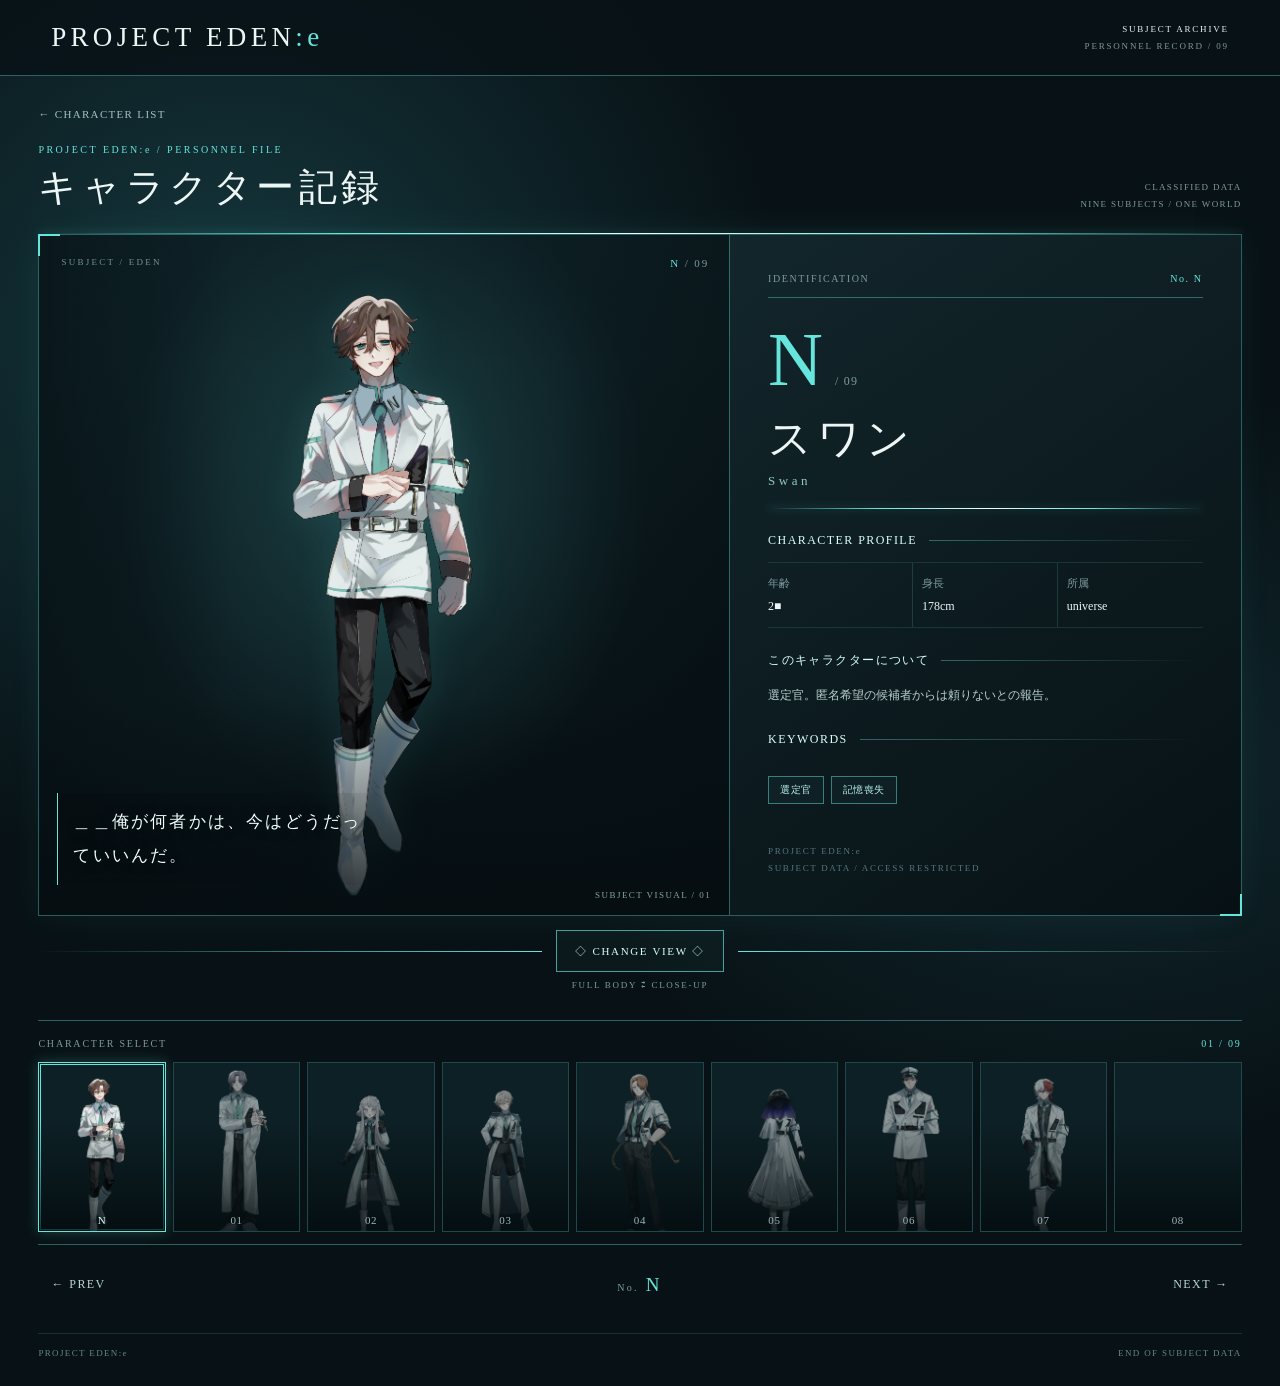
==== commit 7ac10b63: "Update character.html" ====
--- a/character.html
+++ b/character.html
@@ -1,1104 +1,2102 @@
-
 <!DOCTYPE html>
+
 <html lang="ja">
+
 <head>
+
 <meta charset="UTF-8">
+
 <meta name="viewport" content="width=device-width, initial-scale=1">
-<title>CHARACTER ARCHIVE | PROJECT EDEN:e</title>
+
+<meta name="theme-color" content="#081216">
+
+<title>SUBJECT ARCHIVE | PROJECT EDEN:e</title>
 
 <style>
+
 * { box-sizing: border-box; }
 
 :root {
+
+  --bg: #081216;
+
+  --panel: #0d1b20;
+
+  --panel-light: #13272c;
+
   --teal: #65e5dc;
-  --pale: #c6f5ef;
-  --ink: #315967;
-  --muted: #66858b;
+
+  --pale: #d9fffa;
+
+  --white: #edf6f5;
+
+  --muted: #7d9a9d;
+
+  --line: rgba(101,229,220,.38);
+
 }
 
 html {
+
   scroll-behavior: smooth;
+
+  background: var(--bg);
+
 }
 
 body {
+
   margin: 0;
-  background: #f3f8f8;
-  color: #e6f1ef;
+
+  color: var(--white);
+
+  background:
+
+    radial-gradient(ellipse at 18% 24%, #15383e 0%, transparent 37%),
+
+    radial-gradient(ellipse at 85% 55%, #10272d 0%, transparent 35%),
+
+    var(--bg);
+
   font-family: "Yu Mincho", "Hiragino Mincho ProN",
+
     "Noto Serif JP", serif;
-}
-
-a {
-  color: inherit;
-  text-decoration: none;
-}
-
-button {
-  font-family: inherit;
-}
+
+  min-height: 100vh;
+
+}
+
+button, a { font-family: inherit; }
+
+button { -webkit-tap-highlight-color: transparent; }
+
+a { color: inherit; text-decoration: none; }
+
+button:focus-visible, a:focus-visible {
+
+  outline: 1px solid var(--teal);
+
+  outline-offset: 4px;
+
+}
+
+::selection {
+
+  color: var(--bg);
+
+  background: var(--teal);
+
+}
+
+/* HEADER */
+
+.site-header {
+
+  min-height: 76px;
+
+  padding: 17px clamp(16px, 4vw, 52px);
+
+  display: flex;
+
+  align-items: center;
+
+  justify-content: space-between;
+
+  gap: 16px;
+
+  border-bottom: 1px solid var(--line);
+
+  position: relative;
+
+  z-index: 5;
+
+  background: rgba(8,18,22,.82);
+
+}
+
+.brand {
+
+  font-family: "Times New Roman", serif;
+
+  font-size: clamp(17px, 3vw, 27px);
+
+  letter-spacing: .16em;
+
+  white-space: nowrap;
+
+}
+
+.brand span { color: var(--teal); }
+
+.header-right {
+
+  text-align: right;
+
+  color: var(--muted);
+
+  font: 9px "Times New Roman", serif;
+
+  letter-spacing: .2em;
+
+  line-height: 1.8;
+
+}
+
+.header-right strong {
+
+  display: block;
+
+  color: var(--white);
+
+  font-weight: normal;
+
+}
+
+/* MAIN LAYOUT */
 
 .page {
-  width: min(100%, 760px);
-  margin: auto;
-  padding: 24px 16px 40px;
+
+  width: 100%;
+
+  max-width: 1440px;
+
+  margin: 0 auto;
+
+  padding: 24px clamp(14px, 3vw, 42px) 28px;
+
 }
 
 .back-link {
-  display: inline-block;
-  margin-bottom: 24px;
-  color: var(--ink);
+
+  display: inline-flex;
+
+  gap: 9px;
+
+  align-items: center;
+
+  color: #a3c2c3;
+
+  font-size: 11px;
+
+  letter-spacing: .12em;
+
+  padding: 8px 0 12px;
+
+  transition: color .25s;
+
+}
+
+.back-link:hover { color: var(--teal); }
+
+.archive-heading {
+
+  display: flex;
+
+  justify-content: space-between;
+
+  align-items: end;
+
+  gap: 14px;
+
+  margin: 12px 0 20px;
+
+}
+
+.eyebrow {
+
+  color: var(--teal);
+
+  font: 10px "Times New Roman", serif;
+
+  letter-spacing: .25em;
+
+}
+
+.archive-heading h1 {
+
+  margin: 7px 0 0;
+
+  font-size: clamp(23px, 4vw, 38px);
+
+  font-weight: normal;
+
+  letter-spacing: .12em;
+
+}
+
+.archive-note {
+
+  color: var(--muted);
+
+  font: 9px "Times New Roman", serif;
+
+  letter-spacing: .15em;
+
+  text-align: right;
+
+  line-height: 1.9;
+
+}
+
+.glow-line {
+
+  height: 1px;
+
+  background: linear-gradient(
+
+    90deg, transparent, var(--teal), #f2ffff, var(--teal), transparent
+
+  );
+
+  box-shadow: 0 0 9px rgba(101,229,220,.45);
+
+}
+
+/* CHARACTER SCREEN */
+
+.character-screen {
+
+  display: grid;
+
+  grid-template-columns: minmax(0, 1.15fr) minmax(280px, .85fr);
+
+  border: 1px solid var(--line);
+
+  background: rgba(5,13,17,.72);
+
+  box-shadow: 0 0 32px rgba(101,229,220,.06);
+
+  position: relative;
+
+  isolation: isolate;
+
+}
+
+.character-screen::before,
+
+.character-screen::after {
+
+  content: "";
+
+  position: absolute;
+
+  width: 20px;
+
+  height: 20px;
+
+  pointer-events: none;
+
+  z-index: 4;
+
+}
+
+.character-screen::before {
+
+  top: -1px;
+
+  left: -1px;
+
+  border-top: 2px solid var(--teal);
+
+  border-left: 2px solid var(--teal);
+
+}
+
+.character-screen::after {
+
+  right: -1px;
+
+  bottom: -1px;
+
+  border-right: 2px solid var(--teal);
+
+  border-bottom: 2px solid var(--teal);
+
+}
+
+/* LARGE PORTRAIT */
+
+.visual-panel {
+
+  min-width: 0;
+
+  min-height: 620px;
+
+  position: relative;
+
+  overflow: hidden;
+
+  background:
+
+    radial-gradient(ellipse at 50% 38%, rgba(54,123,125,.38), transparent 54%),
+
+    linear-gradient(150deg, #10272c, #081216 78%);
+
+  border-right: 1px solid var(--line);
+
+}
+
+.visual-panel::before {
+
+  content: "";
+
+  position: absolute;
+
+  inset: 0;
+
+  pointer-events: none;
+
+  z-index: 1;
+
+  background:
+
+    linear-gradient(90deg, rgba(5,13,17,.55), transparent 28%, transparent 75%, rgba(5,13,17,.25)),
+
+    linear-gradient(0deg, rgba(5,13,17,.88), transparent 32%, transparent 80%, rgba(5,13,17,.12));
+
+}
+
+.visual-panel::after {
+
+  content: "SUBJECT / EDEN";
+
+  position: absolute;
+
+  top: 22px;
+
+  left: 22px;
+
+  color: rgba(198,245,239,.55);
+
+  font: 9px "Times New Roman", serif;
+
+  letter-spacing: .25em;
+
+  z-index: 2;
+
+  pointer-events: none;
+
+}
+
+.visual {
+
+  position: absolute;
+
+  inset: 0;
+
+  display: flex;
+
+  align-items: flex-end;
+
+  justify-content: center;
+
+}
+
+.portrait {
+
+  position: absolute;
+
+  inset: 0;
+
+  display: flex;
+
+  align-items: center;
+
+  justify-content: center;
+
+}
+
+.portrait img {
+
+  display: block;
+
+  width: 100%;
+
+  height: 100%;
+
+  object-fit: contain;
+
+  object-position: center bottom;
+
+  filter: drop-shadow(0 0 18px rgba(101,229,220,.09));
+
+  opacity: 1;
+
+  transform: scale(1);
+
+  transition: opacity .35s ease, filter .35s ease, transform .5s ease;
+
+}
+
+.portrait img.switching {
+
+  opacity: 0;
+
+  filter: blur(7px);
+
+  transform: scale(.985);
+
+}
+
+.portrait-index {
+
+  position: absolute;
+
+  top: 22px;
+
+  right: 20px;
+
+  z-index: 3;
+
+  color: var(--teal);
+
+  font: 11px "Times New Roman", serif;
+
+  letter-spacing: .17em;
+
+}
+
+.portrait-index span { color: var(--muted); }
+
+.dialogue {
+
+  position: absolute;
+
+  z-index: 2;
+
+  left: 18px;
+
+  bottom: 30px;
+
+  max-width: 48%;
+
+  padding: 12px 15px;
+
+  background: linear-gradient(90deg, rgba(5,13,17,.8), transparent);
+
+  border-left: 1px solid var(--teal);
+
+  pointer-events: none;
+
+}
+
+.dialogue p {
+
+  margin: 0;
+
+  color: #f0fffd;
+
+  font-size: clamp(13px, 1.5vw, 17px);
+
+  line-height: 2;
+
+  letter-spacing: .13em;
+
+  text-shadow: 0 0 12px #061014;
+
+  overflow-wrap: anywhere;
+
+}
+
+.visual-bottom-label {
+
+  position: absolute;
+
+  right: 18px;
+
+  bottom: 15px;
+
+  z-index: 2;
+
+  color: rgba(198,245,239,.65);
+
+  font: 9px "Times New Roman", serif;
+
+  letter-spacing: .16em;
+
+}
+
+/* PROFILE PANEL */
+
+.profile-panel {
+
+  min-width: 0;
+
+  padding: clamp(20px, 3vw, 38px);
+
+  display: flex;
+
+  flex-direction: column;
+
+  background:
+
+    linear-gradient(145deg, rgba(19,39,44,.96), rgba(7,17,21,.98));
+
+}
+
+.profile-top {
+
+  display: flex;
+
+  justify-content: space-between;
+
+  align-items: center;
+
+  gap: 12px;
+
+  padding-bottom: 13px;
+
+  border-bottom: 1px solid var(--line);
+
+  color: var(--muted);
+
+  font: 10px "Times New Roman", serif;
+
+  letter-spacing: .16em;
+
+}
+
+.profile-top strong {
+
+  color: var(--teal);
+
+  font-weight: normal;
+
+}
+
+.identity {
+
+  padding: 23px 0 19px;
+
+}
+
+.identity-number {
+
+  display: flex;
+
+  align-items: baseline;
+
+  gap: 12px;
+
+  color: var(--teal);
+
+  font: clamp(42px, 6vw, 76px) "Times New Roman", serif;
+
+  line-height: 1;
+
+}
+
+.identity-number small {
+
+  color: var(--muted);
+
   font-size: 12px;
+
+  letter-spacing: .1em;
+
+}
+
+.profile-panel h2 {
+
+  margin: 13px 0 5px;
+
+  color: var(--white);
+
+  font-size: clamp(30px, 4vw, 43px);
+
+  line-height: 1.35;
+
+  font-weight: normal;
+
   letter-spacing: .12em;
-  border-bottom: 1px solid #8ab7b7;
-  padding-bottom: 5px;
-}
-
-.heading {
-  color: var(--ink);
-  margin-bottom: 18px;
-}
-
-.heading small {
+
+  overflow-wrap: anywhere;
+
+}
+
+.english {
+
+  color: #8fcac7;
+
+  font: 13px "Times New Roman", serif;
+
+  letter-spacing: .27em;
+
+  overflow-wrap: anywhere;
+
+}
+
+.section-label {
+
+  display: flex;
+
+  align-items: center;
+
+  gap: 12px;
+
+  margin: 24px 0 14px;
+
+  color: var(--pale);
+
+  font-size: 12px;
+
+  letter-spacing: .12em;
+
+}
+
+.section-label span {
+
+  flex: 1;
+
+  height: 1px;
+
+  background: linear-gradient(90deg, var(--line), transparent);
+
+}
+
+.data {
+
+  display: grid;
+
+  grid-template-columns: repeat(3, minmax(0,1fr));
+
+  gap: 0;
+
+  margin: 0;
+
+  border-top: 1px solid rgba(101,229,220,.13);
+
+  border-bottom: 1px solid rgba(101,229,220,.13);
+
+}
+
+.data div {
+
+  min-width: 0;
+
+  padding: 13px 9px;
+
+  border-right: 1px solid rgba(101,229,220,.17);
+
+}
+
+.data div:first-child { padding-left: 0; }
+
+.data div:last-child { border-right: 0; }
+
+.data dt {
+
+  margin-bottom: 8px;
+
+  color: var(--muted);
+
+  font-size: 11px;
+
+}
+
+.data dd {
+
+  margin: 0;
+
+  color: var(--white);
+
+  font-size: 12px;
+
+  overflow-wrap: anywhere;
+
+}
+
+.description {
+
+  margin: 0;
+
+  color: #b7cdcc;
+
+  font-size: 12px;
+
+  line-height: 2.1;
+
+  white-space: pre-line;
+
+  overflow-wrap: anywhere;
+
+}
+
+.keywords {
+
+  display: flex;
+
+  flex-wrap: wrap;
+
+  gap: 7px;
+
+  margin-top: 15px;
+
+}
+
+.keywords span {
+
+  padding: 6px 11px;
+
+  border: 1px solid rgba(101,229,220,.48);
+
+  color: #b7eeea;
+
+  background: rgba(101,229,220,.035);
+
+  font-size: 10px;
+
+  letter-spacing: .05em;
+
+}
+
+.profile-bottom {
+
+  margin-top: auto;
+
+  padding-top: 28px;
+
+  color: #54777c;
+
+  font: 9px "Times New Roman", serif;
+
+  letter-spacing: .18em;
+
+  line-height: 1.9;
+
+}
+
+/* CHANGE VIEW */
+
+.change-area {
+
+  margin-top: 14px;
+
+}
+
+.change-wrap {
+
+  display: flex;
+
+  align-items: center;
+
+  gap: 14px;
+
+}
+
+.change-rule {
+
+  flex: 1;
+
+  height: 1px;
+
+  background: linear-gradient(90deg, transparent, var(--teal));
+
+}
+
+.change-rule:last-child {
+
+  transform: rotate(180deg);
+
+}
+
+.change-button {
+
+  min-height: 42px;
+
+  padding: 10px 18px;
+
+  color: var(--pale);
+
+  background: #65e5dc08;
+
+  border: 1px solid rgba(101,229,220,.65);
+
+  font-size: 11px;
+
+  letter-spacing: .15em;
+
+  cursor: pointer;
+
+  transition: background .25s, box-shadow .25s;
+
+}
+
+.change-button:hover,
+
+.change-button:focus-visible {
+
+  background: #65e5dc1c;
+
+  box-shadow: 0 0 15px #65e5dc30;
+
+}
+
+.change-button:disabled,
+
+.navigation button:disabled {
+
+  opacity: .5;
+
+  cursor: wait;
+
+}
+
+.change-caption {
+
+  margin-top: 8px;
+
+  text-align: center;
+
+  color: var(--muted);
+
+  font: 9px "Times New Roman", serif;
+
+  letter-spacing: .19em;
+
+}
+
+/* CHARACTER SELECTOR */
+
+.selector {
+
+  margin-top: 30px;
+
+  padding: 17px 0 12px;
+
+  border-top: 1px solid var(--line);
+
+  border-bottom: 1px solid var(--line);
+
+}
+
+.selector-heading {
+
+  display: flex;
+justify-content: space-between;
+
+  gap: 12px;
+
+  margin-bottom: 13px;
+
+  color: var(--muted);
+
   font: 10px "Times New Roman", serif;
-  letter-spacing: .2em;
-}
-
-.heading h1 {
-  margin: 10px 0 16px;
-  font-size: clamp(24px, 5vw, 34px);
+
+  letter-spacing: .18em;
+
+}
+
+.selector-heading strong {
+
+  color: var(--teal);
+
   font-weight: normal;
-  letter-spacing: .1em;
-  overflow-wrap: anywhere;
-}
-
-.glow-line {
-  height: 1px;
-  background: linear-gradient(
-    90deg, transparent, var(--teal), white, var(--teal), transparent
+
+}
+
+.character-list {
+
+  display: grid;
+
+  grid-template-columns: repeat(9, minmax(0,1fr));
+
+  gap: 7px;
+
+}
+
+.character-choice {
+
+  position: relative;
+
+  display: flex;
+
+  align-items: center;
+
+  justify-content: center;
+
+  min-width: 0;
+
+  aspect-ratio: 3 / 4;
+
+  padding: 0;
+
+  overflow: hidden;
+
+  color: #9bb6b7;
+
+  background: #0d2025;
+
+  border: 1px solid rgba(101,229,220,.2);
+
+  cursor: pointer;
+
+  transition: border-color .25s, box-shadow .25s, opacity .25s;
+
+}
+
+.character-choice::after {
+
+  content: "";
+
+  position: absolute;
+
+  inset: 0;
+
+  background: linear-gradient(0deg, rgba(3,10,13,.8), transparent 65%);
+
+  pointer-events: none;
+
+}
+
+.character-choice img {
+
+  width: 100%;
+
+  height: 100%;
+
+  object-fit: cover;
+
+  object-position: center top;
+
+  opacity: .58;
+
+  filter: saturate(.7);
+
+  transition: opacity .25s, filter .25s;
+
+}
+
+.character-choice span {
+
+  position: absolute;
+
+  left: 0;
+
+  right: 0;
+
+  bottom: 5px;
+
+  z-index: 1;
+
+  text-align: center;
+
+  font: 11px "Times New Roman", serif;
+
+  letter-spacing: .06em;
+
+}
+
+.character-choice:hover img,
+
+.character-choice.active img {
+
+  opacity: 1;
+
+  filter: saturate(1);
+
+}
+
+.character-choice:hover,
+
+.character-choice.active {
+
+  border-color: var(--teal);
+
+  box-shadow: 0 0 12px rgba(101,229,220,.24);
+
+}
+
+.character-choice.active {
+
+  color: var(--pale);
+
+  outline: 1px solid var(--teal);
+
+  outline-offset: -3px;
+
+}
+
+.character-choice:disabled { cursor: wait; opacity: .6; }
+
+/* PREV / NEXT */
+
+.navigation {
+
+  display: flex;
+
+  justify-content: space-between;
+
+  align-items: center;
+
+  gap: 12px;
+
+  margin-top: 19px;
+
+}
+
+.navigation button {
+
+  min-height: 42px;
+
+  padding: 8px 12px;
+
+  color: #b6d5d3;
+
+  background: transparent;
+
+  border: 1px solid transparent;
+
+  font-size: 12px;
+
+  letter-spacing: .12em;
+
+  cursor: pointer;
+
+  transition: color .2s, border-color .2s;
+
+}
+
+.navigation button:hover {
+
+  color: var(--teal);
+
+  border-color: var(--line);
+
+}
+
+.current-number {
+
+  color: var(--teal);
+
+  font: 19px "Times New Roman", serif;
+
+  letter-spacing: .12em;
+
+}
+
+.current-number small {
+
+  color: var(--muted);
+
+  font-size: 10px;
+
+}
+
+.footer {
+
+  display: flex;
+
+  justify-content: space-between;
+
+  gap: 12px;
+
+  margin-top: 27px;
+
+  padding-top: 14px;
+
+  border-top: 1px solid rgba(101,229,220,.15);
+
+  color: #66858b;
+
+  font: 9px "Times New Roman", serif;
+
+  letter-spacing: .15em;
+
+}
+
+/* TRANSITIONS */
+
+.fade-target {
+
+  transition: opacity .35s ease, transform .35s ease, filter .35s ease;
+
+}
+
+.is-fading {
+
+  opacity: 0 !important;
+
+  transform: translateY(5px);
+
+  filter: blur(2px);
+
+}
+
+@media (min-width: 1000px) {
+
+  .visual-panel { min-height: 680px; }
+
+}
+
+@media (max-width: 700px) {
+
+  .page { padding: 15px 12px 24px; }
+
+  .archive-heading { margin: 9px 0 15px; }
+
+  .archive-heading h1 { font-size: 25px; }
+
+  .archive-note { font-size: 8px; }
+
+  .character-screen {
+
+    grid-template-columns: minmax(0,1fr);
+
+  }
+
+  .visual-panel {
+
+    min-height: 0;
+
+    height: clamp(390px, 112vw, 650px);
+
+    border-right: 0;
+
+    border-bottom: 1px solid var(--line);
+
+  }
+
+  .visual-panel::after {
+
+    top: 15px;
+
+    left: 14px;
+
+  }
+
+  .portrait-index {
+
+    top: 15px;
+
+    right: 14px;
+
+  }
+
+  .dialogue {
+
+    left: 12px;
+
+    bottom: 18px;
+
+    max-width: 47%;
+
+    padding: 8px 9px;
+
+  }
+
+  .dialogue p {
+
+    font-size: 13px;
+
+    line-height: 1.8;
+
+  }
+
+  .visual-bottom-label {
+
+    right: 12px;
+
+    bottom: 11px;
+
+    font-size: 8px;
+
+  }
+
+  .profile-panel {
+
+    padding: 22px 17px;
+
+  }
+
+  .identity { padding: 19px 0 12px; }
+
+  .identity-number { font-size: 54px; }
+
+  .profile-panel h2 {
+
+    font-size: clamp(30px, 8vw, 39px);
+
+  }
+
+  .section-label { margin-top: 20px; }
+
+  .description { font-size: 12px; }
+
+  .profile-bottom { padding-top: 22px; }
+
+  .selector { margin-top: 23px; }
+
+  .character-list { gap: 5px; }
+
+  .character-choice span {
+
+    bottom: 3px;
+
+    font-size: 10px;
+
+  }
+
+}
+
+@media (max-width: 380px) {
+
+  .site-header { padding: 15px 12px; }
+
+  .brand { font-size: 15px; letter-spacing: .1em; }
+
+  .header-right { font-size: 8px; }
+
+  .archive-heading h1 { font-size: 22px; }
+
+  .archive-note { display: none; }
+
+  .visual-panel { height: 112vw; min-height: 350px; }
+
+  .dialogue { max-width: 48%; left: 8px; padding: 6px; }
+
+  .dialogue p { font-size: 12px; }
+
+  .profile-panel { padding: 19px 12px; }
+
+  .data div { padding: 11px 5px; }
+
+  .data dt { font-size: 10px; }
+
+  .data dd { font-size: 11px; }
+
+  .character-list { gap: 3px; }
+
+  .character-choice span { font-size: 9px; }
+
+  .navigation button { padding: 7px 5px; font-size: 10px; }
+
+}
+
+@media (prefers-reduced-motion: reduce) {
+
+  *, *::before, *::after {
+
+    animation-duration: .01ms !important;
+
+    transition-duration: .01ms !important;
+
+    scroll-behavior: auto !important;
+
+  }
+
+}
+
+</style>
+
+</head>
+
+<body>
+
+<header class="site-header">
+
+  <a class="brand" href="index.html">PROJECT EDEN<span>:e</span></a>
+
+  <div class="header-right">
+
+    <strong>SUBJECT ARCHIVE</strong>
+
+    PERSONNEL RECORD / 09
+
+  </div>
+
+</header>
+
+<main class="page">
+
+  <a class="back-link" href="index.html#characters">
+
+    ← CHARACTER LIST
+
+  </a>
+
+  <header class="archive-heading fade-target">
+
+    <div>
+
+      <div class="eyebrow">PROJECT EDEN:e / PERSONNEL FILE</div>
+
+      <h1>キャラクター記録</h1>
+
+    </div>
+
+    <div class="archive-note">
+
+      CLASSIFIED DATA<br>
+
+      NINE SUBJECTS / ONE WORLD
+
+    </div>
+
+  </header>
+
+  <div class="glow-line"></div>
+
+  <section class="character-screen">
+
+    <div class="visual-panel">
+
+      <div class="visual">
+
+        <div class="portrait">
+
+          <img
+
+            id="portraitImage"
+
+            src="images/Characters/N.png"
+
+            alt="スワンの全身立ち絵"
+
+          >
+
+        </div>
+
+        <div class="dialogue fade-target">
+
+          <p id="dialogueText">＿＿俺が何者かは、今はどうだっていいんだ。</p>
+
+        </div>
+
+        <div class="portrait-index" id="portraitIndex">
+
+          N <span>/ 09</span>
+
+        </div>
+
+        <div class="visual-bottom-label">SUBJECT VISUAL / 01</div>
+
+      </div>
+
+    </div>
+
+    <section class="profile-panel">
+
+      <div class="profile-top fade-target">
+
+        <span>IDENTIFICATION</span>
+
+        <strong id="stageNo">No. N</strong>
+
+      </div>
+
+      <div class="identity fade-target">
+
+        <div class="identity-number">
+
+          <span id="headingNo">N</span>
+
+          <small>/ 09</small>
+
+        </div>
+
+        <h2 id="characterName">スワン</h2>
+
+        <div class="english" id="englishName">Swan</div>
+
+      </div>
+
+      <div class="glow-line"></div>
+
+      <div class="section-label">CHARACTER PROFILE <span></span></div>
+
+      <dl class="data fade-target">
+
+        <div>
+
+          <dt>年齢</dt>
+
+          <dd id="age">2■</dd>
+
+        </div>
+
+        <div>
+
+          <dt>身長</dt>
+
+          <dd id="height">178cm</dd>
+
+        </div>
+
+        <div>
+
+          <dt>所属</dt>
+
+          <dd id="affiliation">universe</dd>
+
+        </div>
+
+      </dl>
+
+      <div class="section-label">このキャラクターについて <span></span></div>
+
+      <p class="description fade-target" id="description">
+
+        選定官。頼りない。
+
+      </p>
+
+      <div class="section-label">KEYWORDS <span></span></div>
+
+      <div class="keywords fade-target" id="keywords">
+
+        <span>選定官</span>
+
+        <span>記憶喪失</span>
+
+      </div>
+
+      <div class="profile-bottom">
+
+        PROJECT EDEN:e<br>
+
+        SUBJECT DATA / ACCESS RESTRICTED
+
+      </div>
+
+    </section>
+
+  </section>
+
+  <div class="change-area">
+
+    <div class="change-wrap">
+
+      <div class="change-rule"></div>
+
+      <button class="change-button" id="changeButton"
+
+        type="button" aria-pressed="false">
+
+        ◇ CHANGE VIEW ◇
+
+      </button>
+
+      <div class="change-rule"></div>
+
+    </div>
+
+    <div class="change-caption">FULL BODY ⇄ CLOSE-UP</div>
+
+  </div>
+
+  <section class="selector">
+
+    <div class="selector-heading">
+
+      <span>CHARACTER SELECT</span>
+
+      <strong id="selectorCount">01 / 09</strong>
+
+    </div>
+
+    <div class="character-list" id="characterList"></div>
+
+  </section>
+
+  <nav class="navigation" id="navigation" aria-label="キャラクター切り替え">
+
+    <button id="prevButton" type="button" aria-label="前のキャラクター">
+
+      ← PREV
+
+    </button>
+
+    <span class="current-number">
+
+      <small>No.</small>
+
+      <span id="currentNo">N</span>
+
+    </span>
+
+    <button id="nextButton" type="button" aria-label="次のキャラクター">
+
+      NEXT →
+
+    </button>
+
+  </nav>
+
+  <footer class="footer">
+
+    <span>PROJECT EDEN:e</span>
+
+    <span>END OF SUBJECT DATA</span>
+
+  </footer>
+
+</main>
+
+<script>
+
+const characters = [
+
+  {
+
+    id: "N",
+
+    name: "スワン",
+
+    english: "Swan",
+
+    age: "2■",
+
+    height: "178cm",
+
+    affiliation: "universe",
+
+    quote: "＿＿俺が何者かは、今はどうだっていいんだ。",
+
+    description: "選定官。匿名希望の候補者からは頼りないとの報告。",
+
+    keywords: ["選定官", "記憶喪失"]
+
+  },
+
+  {
+
+    id: "01",
+
+    name: "テセウス",
+
+    english: "Theseus",
+
+    age: "3■",
+
+    height: "183cm",
+
+    affiliation: "universe",
+
+    quote: "＿＿大切なもの、思い出のもの、私は全て大事にしますよ。",
+
+    description: "丁寧な喋り方をする非常に温和な男性。滅多なことでは動じず、人間を含めた生物を愛する様子が確認されている。「医者」の免許を持っており、頭脳も悪くないようだ。縫合と解剖が得意で、よく観葉植物を育てている。",
+
+    keywords: ["医師", "融合", "縫合"]
+
+  },
+
+  {
+
+    id: "02",
+
+    name: "メアリー",
+
+    english: "Mary",
+
+    age: "2■",
+
+    height: "159cm",
+
+    affiliation: "universe",
+
+    quote: "あたし、ちょっとは頭良いからさ！任せてよ！",
+
+    description: "世話が好きな、元気に溢れた女性。慌ただしい表情変化から考えられないが、その正体は「今世紀最大の天才」。その頭脳は全地区の人間が渇望する様子だが＿＿現在は科学に触れることをやめているようだ。子供にとびきり優しい。",
+
+    keywords: ["科学者", "天才", "■■■■"]
+
+  },
+
+  {
+
+    id: "03",
+
+    name: "ミルグラム",
+
+    english: "Milgram",
+
+    age: "2■",
+
+    height: "168cm",
+
+    affiliation: "universe",
+
+    quote: "上官の命令が絶対だ。それが揺らぐことはない。",
+
+    description: "命令を遵守する、非常に従順な女性。その内面は正義に燃えており、弱きを助け悪を挫くことを目的としている。正義が関わると少々乱暴で融通のきかない場面があるが、相手が女性であれば優しく丁寧に接する場面は何度も目撃されている。",
+
+    keywords: ["正義", "従順"]
+
+  },
+
+  {
+
+    id: "04",
+
+    name: "イカロス",
+
+    english: "Icarus",
+
+    age: "28",
+
+    height: "187cm",
+
+    affiliation: "universe",
+
+    quote: "ま、悩んでたらいつでも俺に相談していいぜ？",
+
+    description: "軽い雰囲気を持つ、非常に柔軟な男性。人を笑わすのが好きなのか、冗談を言う様子がよく観測されるが…成功率は高くないようだ。暗い話や雰囲気が嫌いであることと、隠れた髪の下はひどい火傷があることが判明している。",
+
+    keywords: ["「天使」", "墜落"]
+
+  },
+
+  {
+
+    id: "05",
+
+    name: "バベル",
+
+    english: "Babel",
+
+    age: "■■",
+
+    height: "165cm",
+
+    affiliation: "universe",
+
+    quote: "…わたくし、夜と月は好きです。…とっても、美しくって",
+
+    description: "顔にヴェールを纏う、ミステリアスな女性。話すことが苦手なのか、はたまた別の理由かは不明だが口数は少ない。「世界一の美女」の称号を有しているが、その真偽は洗練された所作や声を見るだけでも明らかであろう。世間に疎い様子もまた、魅力の一つだ。",
+
+    keywords: ["美貌", "身元不明"]
+
+  },
+
+  {
+
+    id: "06",
+
+    name: "エコーチェンバー",
+
+    english: "Echochamber",
+
+    age: "■■",
+
+    height: "197cm",
+
+    affiliation: "universe",
+
+    quote: "繁殖と発展はこの世界に不要だ。",
+
+    description: "正体不明の宗教に身を委ねている堅苦しい男性。元神父との情報があるが、宗教と彼自身のデータが存在しないため真偽は不明。思想は「■■(解読不能)教」に染められており、それに激しく反する場合は命令を受け入れない様子だ。しかし、非常に屈強な肉体をしている。",
+
+    keywords: ["宗教家", "楽園"]
+
+  },
+
+  {
+
+    id: "07",
+
+    name: "スタンフォード",
+
+    english: "Stanford",
+
+    age: "■■",
+
+    height: "179cm",
+
+    affiliation: "universe",
+
+    quote: "もぉなんでもいいからさっ、さっさと選定してよ〜。",
+
+    description: "面倒を嫌う自由な男性。自分を「看守」と名乗る様子が複数目撃されている。いたずらが得意なようだ。頻繁に空を見て独り言を喋っていることと、他者を攻撃する際に目が輝くのには見ないふりしておくことを推奨する。",
+
+    keywords: ["看守", "囚人"]
+
+  },
+
+  {
+
+    id: "08",
+
+    name: "メメント",
+
+    english: "Memento",
+
+    age: "2■",
+
+    height: "150cm",
+
+    affiliation: "universe",
+
+    quote: "…わかんない。忘れちゃった。",
+
+    description: "非常に忘れっぽい女性。体のあちこちに油性のペンでメモしている所を見るに、忘れることは不便に感じている様子。小さな体のわりに戦闘能力が高く、反抗的でもないが…彼女に何かを覚えていてもらうことは諦めた方が良いだろう。",
+
+    keywords: ["忘却", "”特産物”", "■■■"]
+
+  }
+
+];
+
+let currentIndex = 0;
+
+let isCloseUp = false;
+
+let switching = false;
+
+const $ = id => document.getElementById(id);
+
+const wait = ms => new Promise(resolve => setTimeout(resolve, ms));
+
+const fadeTargets = [
+
+  ".archive-heading",
+
+  ".dialogue",
+
+  ".identity",
+
+  ".data",
+
+  ".description",
+
+  ".keywords"
+
+];
+
+function fadeOutTargets() {
+
+  fadeTargets.forEach(selector => {
+
+    document.querySelectorAll(selector).forEach(element => {
+
+      element.classList.add("is-fading");
+
+    });
+
+  });
+
+}
+
+function fadeInTargets() {
+
+  fadeTargets.forEach(selector => {
+
+    document.querySelectorAll(selector).forEach(element => {
+
+      element.classList.remove("is-fading");
+
+    });
+
+  });
+
+}
+
+function imagePath(character, closeUp = false) {
+
+  return "images/Characters/" + character.id +
+
+    (closeUp ? "up" : "") + ".png";
+
+}
+
+function preloadImage(src) {
+
+  return new Promise(resolve => {
+
+    const image = new Image();
+
+    image.onload = () => resolve(true);
+
+    image.onerror = () => resolve(false);
+
+    image.src = src;
+
+    if (image.complete) resolve(image.naturalWidth > 0);
+
+  });
+
+}
+
+function updatePortrait() {
+
+  const character = characters[currentIndex];
+
+  const image = $("portraitImage");
+
+  image.src = imagePath(character, isCloseUp);
+
+  image.alt = character.name +
+
+    (isCloseUp ? "のアップ画像" : "の全身立ち絵");
+
+  $("changeButton").setAttribute("aria-pressed", String(isCloseUp));
+
+  $("changeButton").textContent = isCloseUp
+
+    ? "◇ FULL BODY ◇"
+
+    : "◇ CHANGE VIEW ◇";
+
+}
+
+function updateSelector() {
+
+  const buttons = $("characterList").querySelectorAll("button");
+
+  buttons.forEach((button, index) => {
+
+    const active = index === currentIndex;
+
+    button.classList.toggle("active", active);
+
+    button.setAttribute("aria-pressed", String(active));
+
+  });
+
+  $("selectorCount").textContent =
+
+    String(currentIndex + 1).padStart(2, "0") + " / 09";
+
+}
+
+function buildSelector() {
+
+  const list = $("characterList");
+
+  list.replaceChildren();
+
+  characters.forEach((character, index) => {
+
+    const button = document.createElement("button");
+
+    button.type = "button";
+
+    button.className = "character-choice";
+
+    button.setAttribute(
+
+      "aria-label",
+
+      character.id + " " + character.name + "を表示"
+
+    );
+
+    const image = document.createElement("img");
+
+    image.src = imagePath(character, false);
+
+    image.alt = "";
+
+    image.loading = "lazy";
+
+    image.onerror = () => {
+
+      image.style.display = "none";
+
+    };
+
+    const label = document.createElement("span");
+
+    label.textContent = character.id;
+
+    button.append(image, label);
+
+    button.addEventListener("click", () => renderCharacter(index));
+
+    list.append(button);
+
+  });
+
+}
+
+async function renderCharacter(index) {
+
+  if (switching) return;
+
+  switching = true;
+
+  setControlsDisabled(true);
+
+  fadeOutTargets();
+
+  $("portraitImage").classList.add("switching");
+
+  await wait(250);
+
+  currentIndex = (index + characters.length) % characters.length;
+
+  const character = characters[currentIndex];
+
+  $("headingNo").textContent = character.id;
+
+  $("stageNo").textContent = "No. " + character.id;
+
+  $("dialogueText").textContent = character.quote;
+
+  $("characterName").textContent = character.name;
+
+  $("englishName").textContent = character.english;
+
+  $("age").textContent = character.age;
+
+  $("height").textContent = character.height;
+
+  $("affiliation").textContent = character.affiliation;
+
+  $("description").textContent = character.description;
+
+  $("currentNo").textContent = character.id;
+
+  $("portraitIndex").innerHTML =
+
+    character.id + ' <span>/ 09</span>';
+
+  $("keywords").replaceChildren(
+
+    ...character.keywords.map(word => {
+
+      const tag = document.createElement("span");
+
+      tag.textContent = word;
+
+      return tag;
+
+    })
+
   );
-  box-shadow: 0 0 8px var(--teal), 0 0 16px #3ba9a6;
-}
-
-/* キャラクターの暗いステージ */
-.stage {
-  position: relative;
-  padding: 18px 12px 16px;
-  background:
-    radial-gradient(ellipse at center, #23474c 0%, transparent 72%),
-    linear-gradient(145deg, #1a343a, #0e1b20);
-  border: 1px solid #527f80;
-  box-shadow: 0 0 12px #65e5dc25,
-    inset 0 0 24px #65e5dc0b;
-}
-
-.stage::before,
-.stage::after {
-  content: "";
-  position: absolute;
-  width: 22px;
-  height: 22px;
-  pointer-events: none;
-}
-
-.stage::before {
-  top: -1px;
-  left: -1px;
-  border-top: 2px solid var(--teal);
-  border-left: 2px solid var(--teal);
-  filter: drop-shadow(0 0 4px var(--teal));
-}
-
-.stage::after {
-  right: -1px;
-  bottom: -1px;
-  border-right: 2px solid var(--teal);
-  border-bottom: 2px solid var(--teal);
-  filter: drop-shadow(0 0 4px var(--teal));
-}
-
-.stage-label {
-  display: flex;
-  justify-content: space-between;
-  gap: 8px;
-  color: #8caeaf;
-  font: 10px "Times New Roman", serif;
-  letter-spacing: .12em;
-}
-
-/* 立ち絵を全面に置き、セリフを重ねる */
-.visual {
-  position: relative;
-  min-height: 390px;
-  margin-top: 12px;
-}
-
-.portrait {
-  position: relative;
-  width: 100%;
-  height: 390px;
-  display: flex;
-  align-items: center;
-  justify-content: center;
-}
-
-.portrait img {
-  display: block;
-  width: 100%;
-  height: 100%;
-  object-fit: contain;
-  object-position: center bottom;
-  filter: drop-shadow(0 0 9px #65e5dc16);
-  opacity: 1;
-  transition:
-    opacity .65s ease,
-    filter .65s ease,
-    transform .65s ease;
-}
-
-.portrait img.switching {
-  opacity: 0;
-  filter: blur(5px);
-  transform: translateY(8px);
-}
-
-/* セリフの背景を薄くして立ち絵に重ねる */
-.dialogue {
-  position: absolute;
-  z-index: 2;
-  top: 8px;
-  bottom: 8px;
-  left: 0;
-  width: 38%;
-  display: flex;
-  align-items: center;
-  justify-content: center;
-  padding: 8px 5px;
-  border-right: 1px solid #65e5dc75;
-  background: linear-gradient(
-    90deg,
-    rgba(14, 27, 32, .88),
-    rgba(14, 27, 32, .48),
-    rgba(14, 27, 32, .05)
-  );
-  pointer-events: none;
-}
-
-.dialogue p {
-  margin: 0;
-  max-height: 100%;
-  color: #effbf9;
-  font-size: 15px;
-  line-height: 1.8;
-  letter-spacing: .1em;
-  writing-mode: vertical-rl;
-  text-orientation: upright;
-  overflow-wrap: anywhere;
-  text-shadow: 0 0 8px #0e1b20;
-  opacity: 1;
-  transform: translateY(0);
-  transition:
-    opacity .35s ease,
-    transform .35s ease;
-}
-
-.portrait-index {
-  position: absolute;
-  z-index: 3;
-  right: 4px;
-  bottom: 5px;
-  color: #8caeaf;
-  font: 10px "Times New Roman", serif;
-  letter-spacing: .15em;
-  transition: opacity .35s ease;
-}
-
-/* CHANGEボタン */
-.change-wrap {
-  display: flex;
-  align-items: center;
-  gap: 12px;
-  margin-top: 12px;
-}
-
-.change-rule {
-  height: 1px;
-  flex: 1;
-  background: linear-gradient(90deg, transparent, var(--teal));
-  box-shadow: 0 0 5px #65e5dc70;
-}
-
-.change-rule:last-child {
-  transform: rotate(180deg);
-}
-
-.change-button {
-  color: var(--pale);
-  background: #65e5dc0a;
-  border: 1px solid #65e5dc90;
-  padding: 10px 17px;
-  font-size: 12px;
-  letter-spacing: .2em;
-  cursor: pointer;
-  transition: .25s;
-}
-
-.change-button:hover,
-.change-button:focus-visible {
-  background: #65e5dc20;
-  box-shadow: 0 0 12px #65e5dc50;
-  outline: none;
-}
-
-.change-button:disabled,
-.navigation button:disabled {
-  opacity: .55;
-  cursor: wait;
-}
-
-.change-caption {
-  margin-top: 7px;
-  text-align: center;
-  color: #8caeaf;
-  font: 9px "Times New Roman", serif;
-  letter-spacing: .16em;
-}
-
-/* 白の半透明プロフィール */
-.profile {
-  margin-top: 26px;
-  padding: 24px 20px;
-  color: var(--ink);
-  background: rgba(255, 255, 255, .86);
-  backdrop-filter: blur(8px);
-  -webkit-backdrop-filter: blur(8px);
-  border-top: 1px solid rgba(70, 205, 196, .9);
-  border-bottom: 1px solid rgba(70, 205, 196, .55);
-  box-shadow:
-    0 -2px 12px rgba(101, 229, 220, .12),
-    0 4px 18px rgba(49, 89, 103, .06);
-  opacity: 1;
-  transform: translateY(0);
-  filter: blur(0);
-  transition:
-    opacity .45s ease,
-    transform .45s ease,
-    filter .45s ease;
-}
-
-.profile-top {
-  display: flex;
-  justify-content: space-between;
-  gap: 10px;
-  padding-bottom: 12px;
-  border-bottom: 1px solid rgba(70, 155, 157, .4);
-  color: var(--muted);
-  font: 10px "Times New Roman", serif;
-  letter-spacing: .15em;
-}
-
-.profile h2 {
-  margin: 22px 0 4px;
-  color: #244650;
-  font-size: clamp(30px, 7vw, 42px);
-  font-weight: normal;
-  letter-spacing: .12em;
-  overflow-wrap: anywhere;
-}
-
-.english {
-  color: #4a8588;
-  font: 12px "Times New Roman", serif;
-  letter-spacing: .3em;
-  overflow-wrap: anywhere;
-}
-
-.profile-rule {
-  height: 1px;
-  margin: 20px 0;
-  background: linear-gradient(90deg, #65cfc8, rgba(101, 207, 200, .05));
-  box-shadow: 0 0 5px rgba(101, 207, 200, .3);
-}
-
-.data {
-  display: grid;
-  grid-template-columns: repeat(3, minmax(0, 1fr));
-  gap: 8px;
-  margin: 0 0 28px;
-}
-
-.data div {
-  min-width: 0;
-  padding: 8px;
-  border-left: 1px solid rgba(70, 155, 157, .65);
-}
-
-.data dt {
-  margin-bottom: 8px;
-  color: var(--muted);
-  font-size: 12px;
-}
-
-.data dd {
-  margin: 0;
-  color: #244650;
-  font-size: 13px;
-  overflow-wrap: anywhere;
-}
-
-.profile h3 {
-  margin: 0 0 12px;
-  padding-left: 10px;
-  border-left: 2px solid #55bdb7;
-  color: #315967;
-  font-size: 15px;
-  font-weight: normal;
-  letter-spacing: .1em;
-}
-
-.description {
-  margin: 0;
-  color: #405e65;
-  font-size: 13px;
-  line-height: 2.1;
-  white-space: pre-line;
-  overflow-wrap: anywhere;
-}
-
-.keywords {
-  display: flex;
-  flex-wrap: wrap;
-  gap: 8px;
-  margin-top: 18px;
-}
-
-.keywords span {
-  padding: 5px 12px;
-  color: #397a7b;
-  background: rgba(101, 229, 220, .06);
-  border: 1px solid rgba(70, 155, 157, .6);
-  font-size: 11px;
-}
-
-/* 前後のキャラクターへ */
-.navigation {
-  display: flex;
-  align-items: center;
-  justify-content: space-between;
-  margin: 24px 0;
-  padding: 10px;
-  border-top: 1px solid #8ab7b7;
-  border-bottom: 1px solid #8ab7b7;
-  color: var(--ink);
-  opacity: 1;
-  transform: translateY(0);
-  transition:
-    opacity .4s ease,
-    transform .4s ease;
-}
-
-.navigation button {
-  width: 44px;
-  height: 42px;
-  background: transparent;
-  border: 1px solid transparent;
-  color: var(--ink);
-  font-size: 25px;
-  cursor: pointer;
-}
-
-.navigation button:hover,
-.navigation button:focus-visible {
-  border-color: #65bdb8;
-  box-shadow: 0 0 8px #65e5dc55;
-  outline: none;
-}
-
-.current-number {
-  font-size: 25px;
-  letter-spacing: .12em;
-}
-
-.current-number small {
-  font-size: 12px;
-}
-
-.footer {
-  display: flex;
-  justify-content: space-between;
-  gap: 10px;
-  color: #66858b;
-  font: 9px "Times New Roman", serif;
-  letter-spacing: .12em;
-}
-
-/* 切り替え時に文字もふわっと消える */
-.heading,
-.stage-label,
-.dialogue,
-.portrait-index,
-.change-wrap,
-.change-caption,
-.profile-top,
-.profile h2,
-.profile .english,
-.profile-rule,
-.profile .data,
-.profile h3,
-.profile .description,
-.profile .keywords {
-  transition:
-    opacity .4s ease,
-    transform .4s ease,
-    filter .4s ease;
-}
-
-.is-fading {
-  opacity: 0 !important;
-  transform: translateY(7px);
-  filter: blur(2px);
-}
-
-/* スマートフォン */
-@media (max-width: 480px) {
-  .page {
-    padding: 20px 12px 30px;
+
+  isCloseUp = false;
+
+  updatePortrait();
+
+  updateSelector();
+
+  const url = new URL(window.location.href);
+
+  url.searchParams.set("ch", character.id);
+
+  window.history.replaceState({}, "", url);
+
+  const image = $("portraitImage");
+
+  await new Promise(resolve => {
+
+    if (image.complete) {
+
+      resolve();
+
+      return;
+
+    }
+
+    image.addEventListener("load", resolve, { once: true });
+
+    image.addEventListener("error", resolve, { once: true });
+
+  });
+
+  await wait(60);
+
+  image.classList.remove("switching");
+
+  fadeInTargets();
+
+  await wait(380);
+
+  setControlsDisabled(false);
+
+  switching = false;
+
+}
+
+async function togglePortrait() {
+
+  if (switching) return;
+
+  switching = true;
+
+  setControlsDisabled(true);
+
+  const image = $("portraitImage");
+
+  image.classList.add("switching");
+
+  await wait(250);
+
+  const nextMode = !isCloseUp;
+
+  const character = characters[currentIndex];
+
+  const nextSrc = imagePath(character, nextMode);
+
+  // 次の画像が読み込めるかを確認してから切り替える
+
+  const loaded = await preloadImage(nextSrc);
+
+  if (!loaded) {
+
+    image.classList.remove("switching");
+
+    setControlsDisabled(false);
+
+    switching = false;
+
+    alert("画像を読み込めませんでした。\n画像ファイル名と保存場所を確認してください。");
+
+    return;
+
   }
 
-  .visual {
-    min-height: 330px;
-  }
-
-  .portrait {
-    height: 330px;
-  }
-
-  .dialogue {
-    width: 40%;
-    padding: 6px 4px;
-  }
-
-  .dialogue p {
-    font-size: 13px;
-    line-height: 1.65;
-    letter-spacing: .06em;
-  }
-
-  .profile {
-    padding: 20px 13px;
-  }
-
-  .data {
-    gap: 4px;
-  }
-
-  .data div {
-    padding: 7px 5px;
-  }
-
-  .data dd {
-    font-size: 12px;
-  }
-
-  .stage-label {
-    font-size: 9px;
-  }
-
-  .change-button {
-    padding: 10px 12px;
-    font-size: 11px;
-  }
-}
-
-@media (prefers-reduced-motion: reduce) {
-  *,
-  *::before,
-  *::after {
-    animation-duration: .01ms !important;
-    transition-duration: .01ms !important;
-    scroll-behavior: auto !important;
-  }
-}
-</style>
-</head>
-
-<body>
-<main class="page">
-
-  <a class="back-link" href="index.html#characters">
-    ← CHARACTER LIST
-  </a>
-
-  <header class="heading">
-    <small>SUBJECT ARCHIVE / <span id="headingNo">N</span></small>
-    <h1 id="dataTitle">No.N　D A T A</h1>
-    <div class="glow-line"></div>
-  </header>
-
-  <section class="stage">
-    <div class="stage-label">
-      <span>PROJECT EDEN:e</span>
-      <span id="stageNo">IDENTIFICATION No.N</span>
-    </div>
-
-    <div class="visual">
-      <div class="portrait" id="portrait">
-        <img
-          id="portraitImage"
-          src="images/Characters/N.png"
-          alt="スワンの全身立ち絵"
-        >
-        <span class="portrait-index" id="portraitIndex">N / 09</span>
-      </div>
-
-      <div class="dialogue">
-        <p id="dialogueText">＿＿俺が何者かは、今はどうだっていいんだ。</p>
-      </div>
-    </div>
-
-    <div class="change-wrap">
-      <div class="change-rule"></div>
-      <button
-        class="change-button"
-        id="changeButton"
-        type="button"
-         aria-pressed="false"
-
-      >◇　CHANGE　◇</button>
-
-      <div class="change-rule"></div>
-
-    </div>
-
-    <div class="change-caption">
-
-      CHANGE VIEW / FULL ⇄ CLOSE-UP
-
-    </div>
-
-  </section>
-
-  <section class="profile" id="profile">
-
-    <div class="profile-top">
-
-      <span>CHARACTER PROFILE</span>
-
-      <span id="profileNo">N</span>
-
-    </div>
-
-    <h2 id="characterName">スワン</h2>
-
-    <div class="english" id="englishName">Swan</div>
-
-    <div class="profile-rule"></div>
-
-    <dl class="data">
-
-      <div>
-
-        <dt>年齢</dt>
-
-        <dd id="age">2■</dd>
-
-      </div>
-
-      <div>
-
-        <dt>身長</dt>
-
-        <dd id="height">178cm</dd>
-
-      </div>
-
-      <div>
-
-        <dt>所属</dt>
-
-        <dd id="affiliation">universe</dd>
-
-      </div>
-
-    </dl>
-
-    <h3>このキャラクターについて</h3>
-
-    <p class="description" id="description">選定官。頼りない。</p>
-
-    <div class="keywords" id="keywords">
-
-      <span>選定官</span>
-
-      <span>記憶喪失</span>
-
-    </div>
-
-  </section>
-
-  <nav class="navigation" id="navigation" aria-label="キャラクター切り替え">
-
-    <button id="prevButton" type="button" aria-label="前のキャラクター">←</button>
-
-    <span class="current-number">
-
-      <small>No.</small>
-
-      <span id="currentNo">N</span>
-
-    </span>
-
-    <button id="nextButton" type="button" aria-label="次のキャラクター">→</button>
-
-  </nav>
-
-  <footer class="footer">
-
-    <span>PROJECT EDEN:e</span>
-
-    <span>END OF SUBJECT DATA</span>
-
-  </footer>
-
-</main>
-
-<script>
-
-const characters = [
-
-  {
-
-    id: "N",
-
-    name: "スワン",
-
-    english: "Swan",
-
-    age: "2■",
-
-    height: "178cm",
-
-    affiliation: "universe",
-
-    quote: "＿＿俺が何者かは、今はどうだっていいんだ。",
-
-    description: "選定官。頼りない。",
-
-    keywords: ["選定官", "記憶喪失"]
-
-  },
-
-  {
-
-    id: "01",
-
-    name: "テセウス",
-
-    english: "Theseus",
-
-    age: "3■",
-
-    height: "183cm",
-
-    affiliation: "universe",
-
-    quote: "＿＿大切なもの、思い出のもの、全て私は大事にしますよ。",
-
-    description: "丁寧な喋り方をする非常に温和な男性。滅多なことでは動じず、人間を含めた生物を愛する様子が確認されている。「医者」の免許を持っており、頭脳も悪くないようだ。縫合と解剖が得意で、よく観葉植物を育てている。",
-
-    keywords: ["医師", "融合", "縫合"]
-
-  },
-
-  {
-
-    id: "02",
-
-    name: "メアリー",
-
-    english: "Mary",
-
-    age: "2■",
-
-    height: "159cm",
-
-    affiliation: "universe",
-
-    quote: "あたし、ちょっとは頭良いからさ！任せてよ！",
-
-    description: "世話が好きな、元気に溢れた女性。慌ただしい表情変化に潜む正体は、「今世紀最大の天才」。その頭脳は全地区の人間が渇望する様子だが＿＿現在は科学に触れることをやめているようだ。子供にとびきり優しい。",
-
-    keywords: ["科学者", "天才", "■■■■"]
-
-  },
-
-  {
-
-    id: "03",
-
-    name: "ミルグラム",
-
-    english: "Milgram",
-
-    age: "2■",
-
-    height: "168cm",
-
-    affiliation: "universe",
-
-    quote: "上官の命令が絶対だ。それが揺らぐことはない。",
-
-    description: "命令を遵守する、非常に従順な女性。その内面は正義に燃えており、弱きを助け悪を挫くことを目的としている。正義が関わると少々乱暴で融通のきかない場面があるが、相手が女性であれば優しく丁寧に接する場面は何度も目撃されている。",
-
-    keywords: ["正義", "従順"]
-
-  },
-
-  {
-
-    id: "04",
-
-    name: "イカロス",
-
-    english: "Icarus",
-
-    age: "28",
-
-    height: "187cm",
-
-    affiliation: "universe",
-
-    quote: "ン。ま、悩んでたらいつでも俺に相談していいぜ？",
-
-    description: "軽い雰囲気を持つ、非常に柔軟な男性。人を笑わすのが好きなのか、冗談を言う様子がよく観測されるが…成功率は高くないようだ。暗い話や雰囲気が嫌いであることと、隠れた髪の下はひどい火傷があることが判明している。",
-
-    keywords: ["「天使」", "墜落"]
-
-  },
-
-  {
-
-    id: "05",
-
-    name: "バベル",
-
-    english: "Babel",
-
-    age: "■■",
-
-    height: "165cm",
-
-    affiliation: "universe",
-
-    quote: "…わたくし、夜と月は好きです。…とっても、美しくって",
-
-    description: "顔にヴェールを纏う、ミステリアスな女性。話すことが苦手なのか、はたまた別の理由かは不明だが口数は少ない。「世界一の美女」の称号を有しているが、その所以は所作や声を見るだけでも頷けるだろう。世間に疎い様子もまた、魅力の一つだ。",
-
-    keywords: ["美貌", "身元不明"]
-
-  },
-
-  {
-
-    id: "06",
-
-    name: "エコーチェンバー",
-
-    english: "Echochamber",
-
-    age: "■■",
-
-    height: "197cm",
-
-    affiliation: "universe",
-
-    quote: "繁殖と発展はこの世界に不要だ。",
-
-    description: "正体不明の宗教に身を委ねている堅苦しい男性。元神父との情報があるが、宗教と彼自身のデータが存在しないため真偽は不明。思想は「■■(解読不能)教」に染められており、それに激しく反する場合は命令を受け入れない様子だ。しかし、非常に屈強な肉体をしている。",
-
-    keywords: ["宗教家", "楽園"]
-
-  },
-
-  {
-
-    id: "07",
-
-    name: "スタンフォード",
-
-    english: "Stanford",
-
-    age: "■■",
-
-    height: "179cm",
-
-    affiliation: "universe",
-
-    quote: "もぉなんでもいいからさっ、さっさと選定してよ〜。",
-
-    description: "面倒を嫌う自由な男性。自分を「看守」と名乗る様子が複数目撃されている。いたずらが得意なようだ。頻繁に空を見て独り言を喋っていることと、他者を攻撃する際に目が輝くのには見ないふりしておくことを推奨する。",
-
-    keywords: ["看守", "囚人"]
-
-  },
-
-  {
-
-    id: "08",
-
-    name: "メメント",
-
-    english: "Memento",
-
-    age: "2■",
-
-    height: "150cm",
-
-    affiliation: "universe",
-
-    quote: "…わかんない。忘れちゃった。",
-
-    description: "非常に忘れっぽい女性。体のあちこちに油性のペンでメモしている所を見るに、忘れることは不便な様子。小さな体のわりに戦闘能力が高く、反抗的でもないが…彼女に何かを覚えていてもらうことは諦めた方が良いだろう。",
-
-    keywords: ["忘却", "”特産物”", "■■■"]
-
-  }
-
-];
-
-let currentIndex = 0;
-
-let isCloseUp = false;
-
-let switching = false;
-
-const $ = (id) => document.getElementById(id);
-
-const wait = (ms) => new Promise(resolve => setTimeout(resolve, ms));
-
-const fadeTargets = [
-
-  ".heading",
-
-  ".stage-label",
-
-  ".dialogue",
-
-  ".portrait-index",
-
-  ".change-wrap",
-
-  ".change-caption",
-
-  ".profile",
-
-  ".navigation"
-
-];
-
-function fadeOutTargets() {
-
-  fadeTargets.forEach(selector => {
-
-    const element = document.querySelector(selector);
-
-    if (element) element.classList.add("is-fading");
+  isCloseUp = nextMode;
+
+  updatePortrait();
+
+  const activeImage = $("portraitImage");
+
+  await new Promise(resolve => {
+
+    if (activeImage.complete) {
+
+      resolve();
+
+      return;
+
+    }
+
+    activeImage.addEventListener("load", resolve, { once: true });
+
+    activeImage.addEventListener("error", resolve, { once: true });
 
   });
 
-}
-
-function fadeInTargets() {
-
-  fadeTargets.forEach(selector => {
-
-    const element = document.querySelector(selector);
-
-    if (element) element.classList.remove("is-fading");
+  await wait(60);
+
+  activeImage.classList.remove("switching");
+
+  await wait(250);
+
+  setControlsDisabled(false);
+
+  switching = false;
+
+}
+
+function setControlsDisabled(disabled) {
+
+  $("prevButton").disabled = disabled;
+
+  $("nextButton").disabled = disabled;
+
+  $("changeButton").disabled = disabled;
+
+  $("characterList").querySelectorAll("button").forEach(button => {
+
+    button.disabled = disabled;
 
   });
 
 }
 
-function updatePortrait() {
-
-  const character = characters[currentIndex];
-
-  const image = $("portraitImage");
-
-  const fileName = character.id + (isCloseUp ? "up" : "") + ".png";
-
-  image.src = "images/Characters/" + fileName;
-
-  image.alt = character.name +
-
-    (isCloseUp ? "のアップ画像" : "の全身立ち絵");
-
-  $("changeButton").setAttribute("aria-pressed", String(isCloseUp));
-
-  $("changeButton").textContent = isCloseUp
-
-    ? "◇　FULL BODY　◇"
-
-    : "◇　CHANGE　◇";
-
-}
-
-async function renderCharacter(index) {
-
-  if (switching) return;
-
-  switching = true;
-
-  $("prevButton").disabled = true;
-
-  $("nextButton").disabled = true;
-
-  $("changeButton").disabled = true;
-
-  fadeOutTargets();
-
-  $("portraitImage").classList.add("switching");
-
-  await wait(300);
-
-  currentIndex = (index + characters.length) % characters.length;
-
-  const character = characters[currentIndex];
-
-  $("headingNo").textContent = character.id;
-
-  $("dataTitle").textContent = "No." + character.id + "　D A T A";
-
-  $("stageNo").textContent = "IDENTIFICATION No." + character.id;
-
-  $("dialogueText").textContent = character.quote;
-
-  $("characterName").textContent = character.name;
-
-  $("englishName").textContent = character.english;
-
-  $("age").textContent = character.age;
-
-  $("height").textContent = character.height;
-
-  $("affiliation").textContent = character.affiliation;
-
-  $("description").textContent = character.description;
-
-  $("profileNo").textContent = character.id;
-
-  $("currentNo").textContent = character.id;
-
-  $("portraitIndex").textContent = character.id + " / 09";
-
-  $("keywords").replaceChildren(
-
-    ...character.keywords.map(word => {
-
-      const tag = document.createElement("span");
-
-      tag.textContent = word;
-
-      return tag;
-
-    })
-
-  );
-
-  isCloseUp = false;
-
-  updatePortrait();
-
-  const url = new URL(window.location.href);
-
-  url.searchParams.set("ch", character.id);
-
-  window.history.replaceState({}, "", url);
-
-  const image = $("portraitImage");
-
-  // 画像の読み込みが終わってからフェードインする
-
-  await new Promise(resolve => {
-
-    if (image.complete && image.naturalWidth > 0) {
-
-      resolve();
-
-      return;
-
-    }
-
-    image.addEventListener("load", resolve, { once: true });
-
-    image.addEventListener("error", resolve, { once: true });
-
-  });
-
-  await wait(80);
-
-  image.classList.remove("switching");
-
-  fadeInTargets();
-
-  await wait(450);
-
-  $("prevButton").disabled = false;
-
-  $("nextButton").disabled = false;
-
-  $("changeButton").disabled = false;
-
-  switching = false;
-
-}
-
-async function togglePortrait() {
-
-  if (switching) return;
-
-  switching = true;
-
-  $("changeButton").disabled = true;
-
-  const image = $("portraitImage");
-
-  image.classList.add("switching");
-
-  await wait(300);
-
-  isCloseUp = !isCloseUp;
-
-  updatePortrait();
-
-  await new Promise(resolve => {
-
-    if (image.complete && image.naturalWidth > 0) {
-
-      resolve();
-
-      return;
-
-    }
-
-    image.addEventListener("load", resolve, { once: true });
-
-    image.addEventListener("error", resolve, { once: true });
-
-  });
-
-  await wait(80);
-
-  image.classList.remove("switching");
-
-  await wait(300);
-
-  $("changeButton").disabled = false;
-
-  switching = false;
-
-}
-
 $("prevButton").addEventListener("click", () => {
 
   renderCharacter(currentIndex - 1);
@@ -1113,7 +2111,7 @@
 
 $("changeButton").addEventListener("click", togglePortrait);
 
-// URLに ?ch=02 などがあれば、そのキャラクターを表示
+buildSelector();
 
 const params = new URLSearchParams(window.location.search);
 
@@ -1132,3 +2130,4 @@
 </body>
 
 </html>
+  
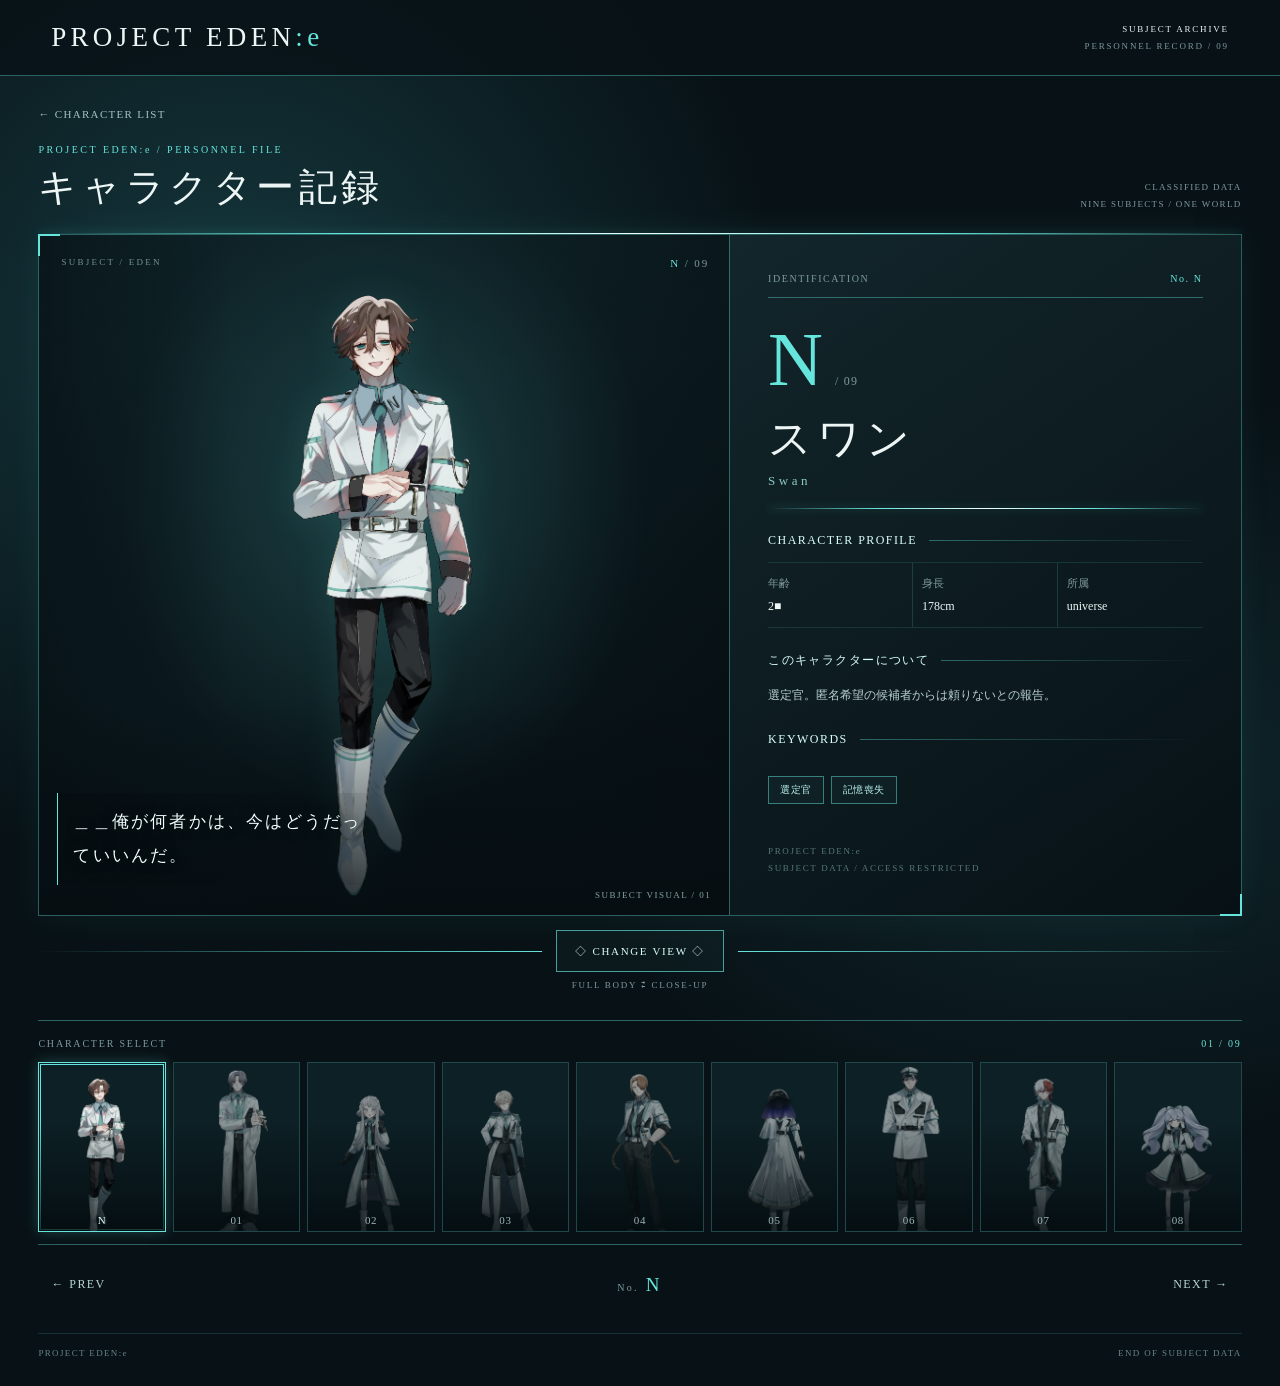
==== commit b1ab4830: "Update character.html" ====
--- a/character.html
+++ b/character.html
@@ -1573,9 +1573,9 @@
 
     affiliation: "universe",
 
-    quote: "＿＿大切なもの、思い出のもの、私は全て大事にしますよ。",
-
-    description: "丁寧な喋り方をする非常に温和な男性。滅多なことでは動じず、人間を含めた生物を愛する様子が確認されている。「医者」の免許を持っており、頭脳も悪くないようだ。縫合と解剖が得意で、よく観葉植物を育てている。",
+    quote: "＿大切なもの、思い出のもの、私は全て大事にしますよ。",
+
+    description: "丁寧な喋り方をする非常に温和な男性。滅多なことでは動じることなく、人間を含めた生物を愛する様子が確認されている。「医者」の免許を持っており、頭脳も悪くないようだ。縫合と解剖が得意で、よく観葉植物を育てている。",
 
     keywords: ["医師", "融合", "縫合"]
 
@@ -1597,7 +1597,7 @@
 
     quote: "あたし、ちょっとは頭良いからさ！任せてよ！",
 
-    description: "世話が好きな、元気に溢れた女性。慌ただしい表情変化から考えられないが、その正体は「今世紀最大の天才」。その頭脳は全地区の人間が渇望する様子だが＿＿現在は科学に触れることをやめているようだ。子供にとびきり優しい。",
+    description: "世話が好きな、元気に溢れた女性。慌ただしい表情変化から考えられないが、その正体は世界を慄かせた天才。その頭脳は全地区の人間が渇望するほどだが、現在は科学に触れたがらないようだ。子供にとびきり優しい。",
 
     keywords: ["科学者", "天才", "■■■■"]
 
@@ -1661,7 +1661,7 @@
 
     affiliation: "universe",
 
-    quote: "…わたくし、夜と月は好きです。…とっても、美しくって",
+    quote: "…わたくし、夜と月は好きです。とっても、美しくって",
 
     description: "顔にヴェールを纏う、ミステリアスな女性。話すことが苦手なのか、はたまた別の理由かは不明だが口数は少ない。「世界一の美女」の称号を有しているが、その真偽は洗練された所作や声を見るだけでも明らかであろう。世間に疎い様子もまた、魅力の一つだ。",
 
@@ -1685,7 +1685,7 @@
 
     quote: "繁殖と発展はこの世界に不要だ。",
 
-    description: "正体不明の宗教に身を委ねている堅苦しい男性。元神父との情報があるが、宗教と彼自身のデータが存在しないため真偽は不明。思想は「■■(解読不能)教」に染められており、それに激しく反する場合は命令を受け入れない様子だ。しかし、非常に屈強な肉体をしている。",
+    description: "正体不明の宗教に身を委ねている堅苦しい男性。元神父との情報があるが、宗教と彼自身のデータが存在しないため真偽は不明。思想は「■■(解読不能)教」に染められており、それに激しく反する場合は命令を受け入れない様子だ。しかし、珍しいほど屈強な肉体をしている。",
 
     keywords: ["宗教家", "楽園"]
 
@@ -1707,7 +1707,7 @@
 
     quote: "もぉなんでもいいからさっ、さっさと選定してよ〜。",
 
-    description: "面倒を嫌う自由な男性。自分を「看守」と名乗る様子が複数目撃されている。いたずらが得意なようだ。頻繁に空を見て独り言を喋っていることと、他者を攻撃する際に目が輝くのには見ないふりしておくことを推奨する。",
+    description: "面倒を嫌う自由な男性。自分を「看守」と名乗る様子が複数目撃されている。得意なものは悪戯との事。頻繁に空を見て独り言を喋っていることと、他者を攻撃する際に目が輝くのには見ないふりしておくことを推奨する。",
 
     keywords: ["看守", "囚人"]
 
